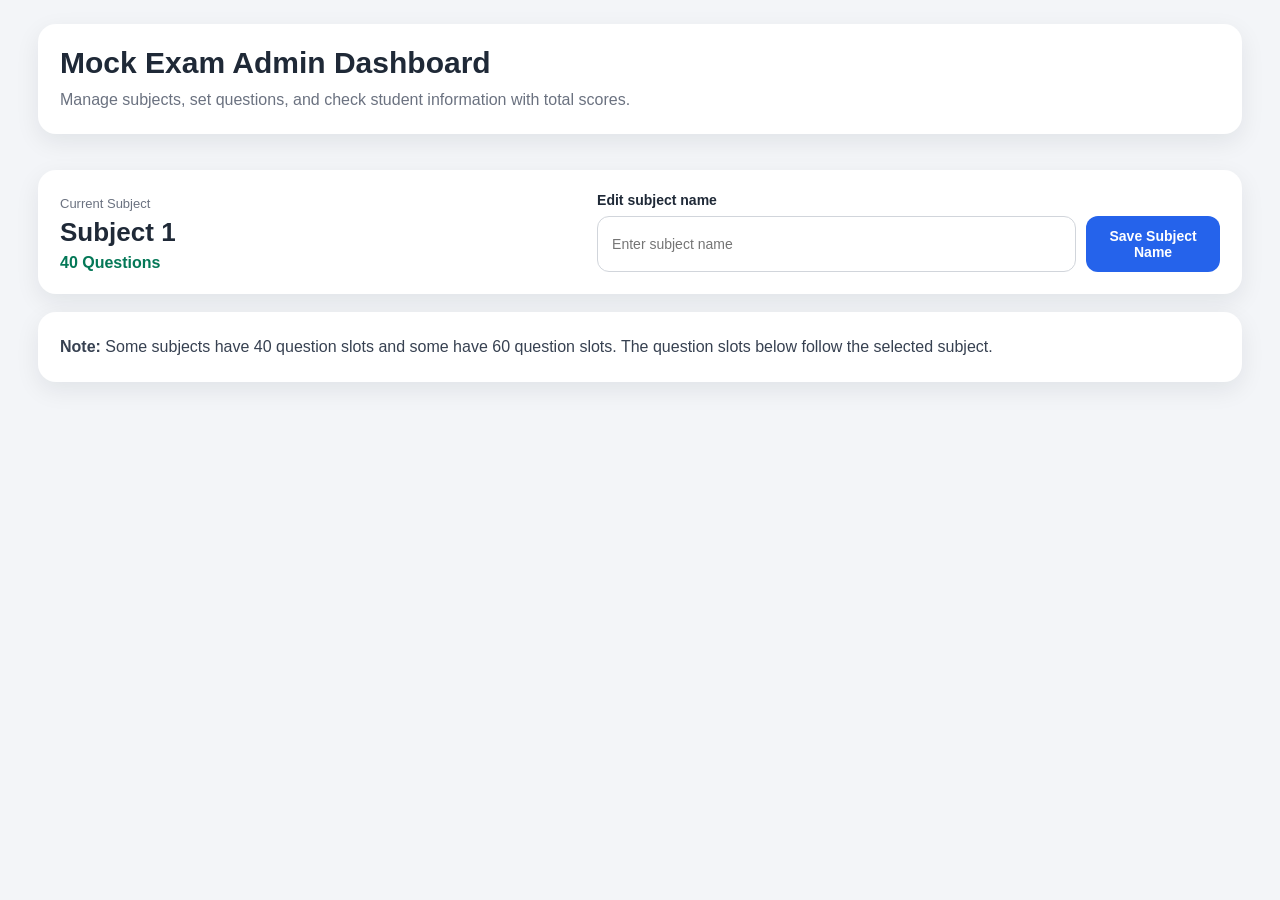
==== templates/admin.html @ 34708225 "first mock project" ====
<!doctype html>
<html lang="en">
  <head>
    <meta charset="UTF-8" />
    <meta name="viewport" content="width=device-width, initial-scale=1.0" />
    <title>Admin Dashboard</title>
    <link rel="stylesheet" href="/static/style.css" />
  </head>
  <body class="admin-body">
    <div class="admin-page">
      <div class="admin-header-card">
        <h1>Mock Exam Admin Dashboard</h1>
        <p>
          Manage subjects, set questions, and check student information with
          total scores.
        </p>
      </div>

      <div class="subject-tabs-row" id="subjectTabs"></div>

      <div id="subjectManagementSection">
        <div class="subject-editor-card">
          <div class="subject-editor-left">
            <span class="subject-label">Current Subject</span>
            <h2 id="currentSubjectTitle">Subject 1</h2>
            <p id="currentSubjectQuestionInfo" class="subject-question-info">
              40 Questions
            </p>
          </div>

          <div class="subject-editor-right">
            <label for="subjectNameInput">Edit subject name</label>
            <div class="subject-name-edit-wrap">
              <input
                type="text"
                id="subjectNameInput"
                placeholder="Enter subject name"
              />
              <button class="primary-btn" onclick="saveSubjectName()">
                Save Subject Name
              </button>
            </div>
          </div>
        </div>

        <div class="admin-instruction-card">
          <strong>Note:</strong> Some subjects have 40 question slots and some
          have 60 question slots. The question slots below follow the selected
          subject.
        </div>

        <div id="questionsContainer" class="questions-grid"></div>
      </div>

      <div id="studentInfoSection" class="student-results-card hidden">
        <div class="student-results-top">
          <h2>Student Information</h2>
          <button class="secondary-btn" onclick="loadStudentReport()">
            Refresh Student Info
          </button>
        </div>

        <div class="table-wrap">
          <table class="results-table">
            <thead id="studentReportHead"></thead>
            <tbody id="studentReportBody"></tbody>
          </table>
        </div>
      </div>
    </div>

    <script>
      let currentSubjectId = 1;
      let subjects = [];
      let currentView = "subject";

      async function loadSubjects() {
        const res = await fetch("/get_subjects");
        subjects = await res.json();
        renderTabs();
        setCurrentSubject(1);
      }

      function renderTabs() {
        const tabs = document.getElementById("subjectTabs");
        tabs.innerHTML = "";

        subjects.forEach((subject) => {
          const activeClass =
            currentView === "subject" && subject.id === currentSubjectId
              ? "active-subject-tab"
              : "";

          tabs.innerHTML += `
                    <button
                        class="subject-tab ${activeClass}"
                        onclick="setCurrentSubject(${subject.id})"
                    >
                        ${subject.name} (${subject.total_questions})
                    </button>
                `;
        });

        const infoActiveClass =
          currentView === "info" ? "active-subject-tab" : "";

        tabs.innerHTML += `
                <button
                    class="subject-tab ${infoActiveClass}"
                    onclick="showStudentInfo()"
                >
                    Student Info
                </button>
            `;
      }

      function setCurrentSubject(subjectId) {
        currentView = "subject";
        currentSubjectId = subjectId;

        document
          .getElementById("subjectManagementSection")
          .classList.remove("hidden");
        document.getElementById("studentInfoSection").classList.add("hidden");

        const subject = subjects.find((s) => s.id === subjectId);

        document.getElementById("currentSubjectTitle").innerText = subject
          ? subject.name
          : `Subject ${subjectId}`;
        document.getElementById("currentSubjectQuestionInfo").innerText =
          subject ? `${subject.total_questions} Questions` : "";
        document.getElementById("subjectNameInput").value = subject
          ? subject.name
          : "";

        renderTabs();
        renderQuestionSlots();
        loadSavedQuestions();
      }

      function showStudentInfo() {
        currentView = "info";
        renderTabs();
        document
          .getElementById("subjectManagementSection")
          .classList.add("hidden");
        document
          .getElementById("studentInfoSection")
          .classList.remove("hidden");
        loadStudentReport();
      }

      async function saveSubjectName() {
        const name = document.getElementById("subjectNameInput").value.trim();

        if (!name) {
          alert("Please enter a subject name.");
          return;
        }

        const res = await fetch("/update_subject_name", {
          method: "POST",
          headers: { "Content-Type": "application/json" },
          body: JSON.stringify({
            subject_id: currentSubjectId,
            name: name,
          }),
        });

        const data = await res.json();
        alert(data.message);
        await loadSubjects();
        setCurrentSubject(currentSubjectId);
      }

      function renderQuestionSlots() {
        const container = document.getElementById("questionsContainer");
        container.innerHTML = "";

        const subject = subjects.find((s) => s.id === currentSubjectId);
        const totalQuestions = subject ? subject.total_questions : 40;

        for (let i = 1; i <= totalQuestions; i++) {
          container.innerHTML += `
                    <div class="question-admin-card">
                        <div class="question-admin-top">
                            <h3>Question ${i}</h3>
                            <span class="slot-badge">Slot ${i}</span>
                        </div>

                        <div class="form-group">
                            <label for="question_${i}">Question</label>
                            <textarea id="question_${i}" rows="3" placeholder="Type your question here"></textarea>
                        </div>

                        <div class="options-grid">
                            <div class="form-group">
                                <label for="a_${i}">Option A</label>
                                <input type="text" id="a_${i}" placeholder="Enter option A">
                            </div>

                            <div class="form-group">
                                <label for="b_${i}">Option B</label>
                                <input type="text" id="b_${i}" placeholder="Enter option B">
                            </div>

                            <div class="form-group">
                                <label for="c_${i}">Option C</label>
                                <input type="text" id="c_${i}" placeholder="Enter option C">
                            </div>

                            <div class="form-group">
                                <label for="d_${i}">Option D</label>
                                <input type="text" id="d_${i}" placeholder="Enter option D">
                            </div>
                        </div>

                        <div class="question-admin-bottom">
                            <div class="form-group answer-group">
                                <label for="answer_${i}">Correct Answer</label>
                                <select id="answer_${i}">
                                    <option value="">Select</option>
                                    <option value="A">A</option>
                                    <option value="B">B</option>
                                    <option value="C">C</option>
                                    <option value="D">D</option>
                                </select>
                            </div>

                            <div class="question-actions">
                                <button class="primary-btn" onclick="saveQuestion(${i})">Save</button>
                                <button class="danger-btn" onclick="clearQuestion(${i})">Clear</button>
                            </div>
                        </div>
                    </div>
                `;
        }
      }

      async function loadSavedQuestions() {
        const res = await fetch(
          `/get_questions_by_subject/${currentSubjectId}`,
        );
        const questions = await res.json();

        questions.forEach((q) => {
          if (document.getElementById(`question_${q.slot_number}`)) {
            document.getElementById(`question_${q.slot_number}`).value =
              q.question;
            document.getElementById(`a_${q.slot_number}`).value = q.option_a;
            document.getElementById(`b_${q.slot_number}`).value = q.option_b;
            document.getElementById(`c_${q.slot_number}`).value = q.option_c;
            document.getElementById(`d_${q.slot_number}`).value = q.option_d;
            document.getElementById(`answer_${q.slot_number}`).value = q.answer;
          }
        });
      }

      async function saveQuestion(slotNumber) {
        const payload = {
          subject_id: currentSubjectId,
          slot_number: slotNumber,
          question: document
            .getElementById(`question_${slotNumber}`)
            .value.trim(),
          option_a: document.getElementById(`a_${slotNumber}`).value.trim(),
          option_b: document.getElementById(`b_${slotNumber}`).value.trim(),
          option_c: document.getElementById(`c_${slotNumber}`).value.trim(),
          option_d: document.getElementById(`d_${slotNumber}`).value.trim(),
          answer: document.getElementById(`answer_${slotNumber}`).value,
        };

        const res = await fetch("/save_question", {
          method: "POST",
          headers: { "Content-Type": "application/json" },
          body: JSON.stringify(payload),
        });

        const data = await res.json();
        alert(data.message);
      }

      async function clearQuestion(slotNumber) {
        const res = await fetch("/clear_question", {
          method: "POST",
          headers: { "Content-Type": "application/json" },
          body: JSON.stringify({
            subject_id: currentSubjectId,
            slot_number: slotNumber,
          }),
        });

        const data = await res.json();

        if (document.getElementById(`question_${slotNumber}`)) {
          document.getElementById(`question_${slotNumber}`).value = "";
          document.getElementById(`a_${slotNumber}`).value = "";
          document.getElementById(`b_${slotNumber}`).value = "";
          document.getElementById(`c_${slotNumber}`).value = "";
          document.getElementById(`d_${slotNumber}`).value = "";
          document.getElementById(`answer_${slotNumber}`).value = "";
        }

        alert(data.message);
      }

      async function loadStudentReport() {
        const res = await fetch("/get_student_report");
        const data = await res.json();

        const head = document.getElementById("studentReportHead");
        const body = document.getElementById("studentReportBody");

        head.innerHTML = "";
        body.innerHTML = "";

        let headerHtml = `
                <tr>
                    <th>Student Name</th>
            `;

        data.subjects.forEach((subject) => {
          headerHtml += `<th>${subject.name}</th>`;
        });

        headerHtml += `
                    <th>Grand Total</th>
                </tr>
            `;

        head.innerHTML = headerHtml;

        if (data.students.length === 0) {
          body.innerHTML = `
                    <tr>
                        <td colspan="${data.subjects.length + 2}" class="empty-state-cell">
                            No student information yet.
                        </td>
                    </tr>
                `;
          return;
        }

        data.students.forEach((student) => {
          let rowHtml = `<tr><td>${student.student_name}</td>`;

          data.subjects.forEach((subject) => {
            const item = student.subjects[String(subject.id)];
            rowHtml += `<td>${item.score} / ${item.total}</td>`;
          });

          rowHtml += `<td>${student.grand_score} / ${student.grand_total}</td></tr>`;
          body.innerHTML += rowHtml;
        });
      }

      loadSubjects();
    </script>
  </body>
</html>
---- static/style.css ----
* {
  box-sizing: border-box;
}

body {
  margin: 0;
  font-family: Arial, sans-serif;
  background: #f3f5f8;
  color: #1f2937;
}

.hidden {
  display: none !important;
}

.admin-body,
.student-body {
  min-height: 100vh;
}

.admin-page,
.student-page {
  max-width: 1240px;
  margin: 0 auto;
  padding: 24px 18px 100px;
}

.admin-header-card,
.student-header-card,
.subject-editor-card,
.admin-instruction-card,
.subject-select-card,
.question-view-card,
.student-results-card {
  background: #ffffff;
  border-radius: 18px;
  padding: 22px;
  box-shadow: 0 8px 24px rgba(15, 23, 42, 0.08);
  margin-bottom: 18px;
}

.admin-header-card h1,
.student-header-card h1 {
  margin: 0 0 8px;
  font-size: 30px;
}

.admin-header-card p,
.student-header-card p {
  margin: 0;
  color: #6b7280;
  line-height: 1.5;
}

.subject-tabs-row {
  display: flex;
  flex-wrap: wrap;
  gap: 10px;
  margin-bottom: 18px;
}

.subject-tab {
  border: none;
  background: #e5e7eb;
  color: #111827;
  padding: 12px 18px;
  border-radius: 999px;
  cursor: pointer;
  font-weight: 700;
  transition: 0.2s ease;
}

.subject-tab:hover {
  background: #d1d5db;
}

.active-subject-tab {
  background: #2563eb;
  color: #ffffff;
}

.subject-editor-card {
  display: grid;
  grid-template-columns: 1fr 1.2fr;
  gap: 18px;
  align-items: end;
}

.subject-label {
  display: block;
  font-size: 13px;
  color: #6b7280;
  margin-bottom: 6px;
}

.subject-editor-left h2 {
  margin: 0 0 6px;
  font-size: 26px;
}

.subject-question-info {
  margin: 0;
  color: #047857;
  font-weight: 700;
}

.subject-editor-right label,
.subject-select-card label,
.form-group label {
  display: block;
  margin-bottom: 8px;
  font-size: 14px;
  font-weight: 700;
}

.subject-name-edit-wrap {
  display: flex;
  gap: 10px;
}

.subject-name-edit-wrap input,
.subject-select-card select,
.subject-select-card input,
.form-group input,
.form-group textarea,
.form-group select {
  width: 100%;
  border: 1px solid #d1d5db;
  border-radius: 12px;
  padding: 12px 14px;
  font-size: 14px;
  outline: none;
  background: #fff;
}

.subject-name-edit-wrap input:focus,
.subject-select-card select:focus,
.subject-select-card input:focus,
.form-group input:focus,
.form-group textarea:focus,
.form-group select:focus {
  border-color: #2563eb;
}

.admin-instruction-card {
  color: #374151;
  line-height: 1.6;
}

.questions-grid {
  display: grid;
  grid-template-columns: 1fr;
  gap: 18px;
}

.question-admin-card {
  background: #ffffff;
  border-radius: 16px;
  padding: 20px;
  box-shadow: 0 8px 24px rgba(15, 23, 42, 0.08);
}

.question-admin-top {
  display: flex;
  justify-content: space-between;
  align-items: center;
  margin-bottom: 18px;
}

.question-admin-top h3 {
  margin: 0;
}

.slot-badge {
  background: #eff6ff;
  color: #1d4ed8;
  padding: 8px 12px;
  border-radius: 999px;
  font-size: 13px;
  font-weight: 700;
}

.options-grid {
  display: grid;
  grid-template-columns: 1fr 1fr;
  gap: 14px;
}

.question-admin-bottom {
  display: flex;
  justify-content: space-between;
  gap: 18px;
  align-items: end;
  margin-top: 18px;
  flex-wrap: wrap;
}

.answer-group {
  min-width: 180px;
}

.question-actions {
  display: flex;
  gap: 10px;
}

.primary-btn,
.secondary-btn,
.danger-btn {
  border: none;
  border-radius: 12px;
  padding: 12px 18px;
  font-size: 14px;
  font-weight: 700;
  cursor: pointer;
}

.primary-btn {
  background: #2563eb;
  color: #ffffff;
}

.primary-btn:hover {
  background: #1d4ed8;
}

.secondary-btn {
  background: #e5e7eb;
  color: #111827;
}

.secondary-btn:hover {
  background: #d1d5db;
}

.danger-btn {
  background: #dc2626;
  color: #ffffff;
}

.danger-btn:hover {
  background: #b91c1c;
}

/* STUDENT PAGE */
.student-header-card {
  display: flex;
  justify-content: space-between;
  gap: 16px;
  align-items: center;
}

.timer-box {
  min-width: 160px;
  text-align: center;
  background: #eff6ff;
  border-radius: 14px;
  padding: 12px 16px;
}

.timer-box span {
  display: block;
  color: #6b7280;
  font-size: 13px;
  margin-bottom: 4px;
}

.timer-box h2 {
  margin: 0;
  color: #dc2626;
  font-size: 30px;
}

.subject-select-card {
  display: flex;
  flex-direction: column;
  gap: 18px;
}

.student-name-save-row {
  display: flex;
  gap: 12px;
  align-items: end;
  flex-wrap: wrap;
}

.subject-row {
  display: flex;
  gap: 12px;
  align-items: end;
  flex-wrap: wrap;
}

.student-input-group {
  min-width: 260px;
  flex: 1;
}

.name-save-btn {
  min-width: 140px;
}

.saved-student-banner {
  background: #ecfdf5;
  color: #047857;
  padding: 14px 16px;
  border-radius: 12px;
  font-weight: 700;
  border: 1px solid #a7f3d0;
}

.exam-area {
  margin-top: 20px;
}

.question-view-top {
  display: flex;
  justify-content: space-between;
  gap: 10px;
  align-items: center;
  margin-bottom: 18px;
  flex-wrap: wrap;
}

.question-count {
  font-weight: 700;
  color: #2563eb;
}

.subject-name-pill {
  background: #ecfdf5;
  color: #047857;
  padding: 8px 12px;
  border-radius: 999px;
  font-size: 13px;
  font-weight: 700;
}

.question-view-card h3 {
  margin-top: 0;
  margin-bottom: 18px;
  line-height: 1.6;
  font-size: 24px;
}

.options-list {
  display: grid;
  gap: 12px;
}

.option-item {
  border: 1px solid #d1d5db;
  border-radius: 14px;
  padding: 14px;
  display: flex;
  align-items: center;
  gap: 12px;
  background: #fff;
  cursor: pointer;
  transition: 0.2s ease;
}

.option-item:hover {
  border-color: #2563eb;
  background: #f8fbff;
}

.option-item input[type="radio"] {
  transform: scale(1.15);
}

.option-letter {
  width: 34px;
  height: 34px;
  border-radius: 999px;
  background: #eff6ff;
  color: #1d4ed8;
  display: flex;
  align-items: center;
  justify-content: center;
  font-weight: 700;
  flex-shrink: 0;
}

.question-navigation {
  display: flex;
  justify-content: space-between;
  margin-top: 16px;
}

.submit-fixed-btn {
  position: fixed;
  right: 24px;
  bottom: 24px;
  background: #059669;
  color: white;
  border: none;
  border-radius: 999px;
  padding: 16px 24px;
  font-size: 15px;
  font-weight: 700;
  box-shadow: 0 12px 24px rgba(5, 150, 105, 0.28);
  cursor: pointer;
  z-index: 999;
}

.submit-fixed-btn:hover {
  background: #047857;
}

/* STUDENT INFO TABLE */
.student-results-top {
  display: flex;
  justify-content: space-between;
  align-items: center;
  gap: 12px;
  margin-bottom: 16px;
  flex-wrap: wrap;
}

.student-results-top h2 {
  margin: 0;
}

.table-wrap {
  overflow-x: auto;
}

.results-table {
  width: 100%;
  border-collapse: collapse;
  min-width: 900px;
}

.results-table th,
.results-table td {
  border-bottom: 1px solid #e5e7eb;
  padding: 14px 12px;
  text-align: left;
  vertical-align: top;
}

.results-table th {
  background: #f9fafb;
  font-size: 14px;
  white-space: nowrap;
}

.results-table td {
  font-size: 14px;
}

.empty-state-cell {
  text-align: center;
  color: #6b7280;
  padding: 22px !important;
}

.result-card-center {
  max-width: 700px;
  margin: 40px auto;
}

.result-line {
  font-size: 18px;
  margin-top: 12px;
}

.result-score {
  margin-top: 16px;
  color: #111827;
}

@media (max-width: 900px) {
  .subject-editor-card,
  .student-header-card {
    display: grid;
    grid-template-columns: 1fr;
  }

  .options-grid {
    grid-template-columns: 1fr;
  }

  .subject-name-edit-wrap,
  .question-admin-bottom,
  .student-name-save-row,
  .subject-row {
    flex-direction: column;
    align-items: stretch;
  }

  .question-actions,
  .question-navigation {
    width: 100%;
  }

  .question-navigation button {
    width: 48%;
  }
}

@media (max-width: 768px) {
  .submit-fixed-btn {
    right: 16px;
    bottom: 16px;
    padding: 14px 20px;
  }
}
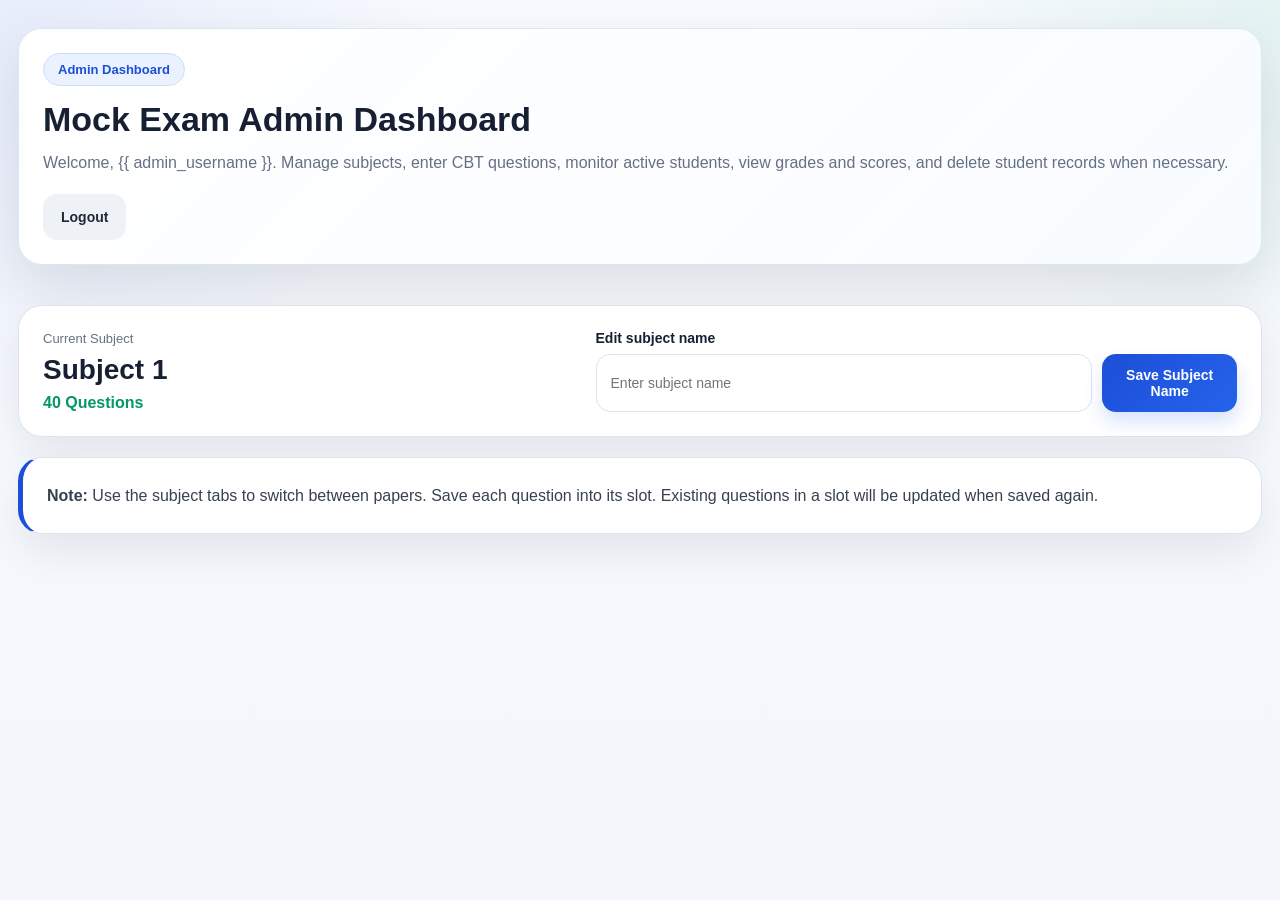
==== commit 271fb1ca: "professional admin" ====
--- a/templates/admin.html
+++ b/templates/admin.html
@@ -8,12 +8,22 @@
   </head>
   <body class="admin-body">
     <div class="admin-page">
-      <div class="admin-header-card">
-        <h1>Mock Exam Admin Dashboard</h1>
-        <p>
-          Manage subjects, set questions, and check student information with
-          total scores.
-        </p>
+      <div class="admin-header-card admin-header-pro">
+        <div class="admin-header-top-row">
+          <div>
+            <div class="brand-badge">Admin Dashboard</div>
+            <h1>Mock Exam Admin Dashboard</h1>
+            <p>
+              Welcome, {{ admin_username }}. Manage subjects, enter CBT
+              questions, monitor active students, view grades and scores, and
+              delete student records when necessary.
+            </p>
+          </div>
+
+          <div class="admin-header-actions">
+            <a href="/logout" class="secondary-btn admin-logout-link">Logout</a>
+          </div>
+        </div>
       </div>
 
       <div class="subject-tabs-row" id="subjectTabs"></div>
@@ -44,9 +54,9 @@
         </div>
 
         <div class="admin-instruction-card">
-          <strong>Note:</strong> Some subjects have 40 question slots and some
-          have 60 question slots. The question slots below follow the selected
-          subject.
+          <strong>Note:</strong> Use the subject tabs to switch between papers.
+          Save each question into its slot. Existing questions in a slot will be
+          updated when saved again.
         </div>
 
         <div id="questionsContainer" class="questions-grid"></div>
@@ -54,10 +64,26 @@
 
       <div id="studentInfoSection" class="student-results-card hidden">
         <div class="student-results-top">
-          <h2>Student Information</h2>
+          <div>
+            <h2>Student Information</h2>
+            <p class="table-note">
+              View latest scores, grades, attempts, active students, and delete
+              any student record if required.
+            </p>
+          </div>
           <button class="secondary-btn" onclick="loadStudentReport()">
             Refresh Student Info
           </button>
+        </div>
+
+        <div class="active-students-card">
+          <div class="active-students-top">
+            <h3>Active Students</h3>
+            <button class="secondary-btn" onclick="loadActiveStudents()">
+              Refresh Active Students
+            </button>
+          </div>
+          <div id="activeStudentsList" class="active-students-list"></div>
         </div>
 
         <div class="table-wrap">
@@ -66,6 +92,25 @@
             <tbody id="studentReportBody"></tbody>
           </table>
         </div>
+
+        <div class="attempt-history-wrap">
+          <h3 class="attempt-history-title">Attempt History</h3>
+          <div class="table-wrap">
+            <table class="results-table">
+              <thead>
+                <tr>
+                  <th>Student Name</th>
+                  <th>Subject</th>
+                  <th>Attempt</th>
+                  <th>Score</th>
+                  <th>Grade</th>
+                  <th>Date</th>
+                </tr>
+              </thead>
+              <tbody id="attemptHistoryBody"></tbody>
+            </table>
+          </div>
+        </div>
       </div>
     </div>
 
@@ -73,12 +118,35 @@
       let currentSubjectId = 1;
       let subjects = [];
       let currentView = "subject";
+      let autoRefreshInterval = null;
+
+      async function fetchJSON(url, options = {}) {
+        const response = await fetch(url, options);
+        let data = null;
+
+        try {
+          data = await response.json();
+        } catch (error) {
+          data = null;
+        }
+
+        return {
+          ok: response.ok,
+          status: response.status,
+          data,
+        };
+      }
 
       async function loadSubjects() {
-        const res = await fetch("/get_subjects");
-        subjects = await res.json();
+        const res = await fetchJSON("/get_subjects");
+        if (!res.ok) {
+          alert("Unable to load subjects.");
+          return;
+        }
+
+        subjects = Array.isArray(res.data) ? res.data : [];
         renderTabs();
-        setCurrentSubject(1);
+        setCurrentSubject(currentSubjectId);
       }
 
       function renderTabs() {
@@ -92,29 +160,31 @@
               : "";
 
           tabs.innerHTML += `
-                    <button
-                        class="subject-tab ${activeClass}"
-                        onclick="setCurrentSubject(${subject.id})"
-                    >
-                        ${subject.name} (${subject.total_questions})
-                    </button>
-                `;
+            <button
+              class="subject-tab ${activeClass}"
+              onclick="setCurrentSubject(${subject.id})"
+            >
+              ${subject.name} (${subject.total_questions})
+            </button>
+          `;
         });
 
         const infoActiveClass =
           currentView === "info" ? "active-subject-tab" : "";
 
         tabs.innerHTML += `
-                <button
-                    class="subject-tab ${infoActiveClass}"
-                    onclick="showStudentInfo()"
-                >
-                    Student Info
-                </button>
-            `;
+          <button
+            class="subject-tab ${infoActiveClass}"
+            onclick="showStudentInfo()"
+          >
+            Student Info
+          </button>
+        `;
       }
 
       function setCurrentSubject(subjectId) {
+        stopAutoRefresh();
+
         currentView = "subject";
         currentSubjectId = subjectId;
 
@@ -148,7 +218,27 @@
         document
           .getElementById("studentInfoSection")
           .classList.remove("hidden");
+
         loadStudentReport();
+        loadActiveStudents();
+        startAutoRefresh();
+      }
+
+      function startAutoRefresh() {
+        stopAutoRefresh();
+        autoRefreshInterval = setInterval(() => {
+          if (currentView === "info") {
+            loadStudentReport(false);
+            loadActiveStudents(false);
+          }
+        }, 5000);
+      }
+
+      function stopAutoRefresh() {
+        if (autoRefreshInterval) {
+          clearInterval(autoRefreshInterval);
+          autoRefreshInterval = null;
+        }
       }
 
       async function saveSubjectName() {
@@ -159,7 +249,7 @@
           return;
         }
 
-        const res = await fetch("/update_subject_name", {
+        const res = await fetchJSON("/update_subject_name", {
           method: "POST",
           headers: { "Content-Type": "application/json" },
           body: JSON.stringify({
@@ -168,10 +258,15 @@
           }),
         });
 
-        const data = await res.json();
-        alert(data.message);
+        if (!res.ok) {
+          alert(
+            (res.data && res.data.message) || "Unable to save subject name.",
+          );
+          return;
+        }
+
+        alert(res.data.message);
         await loadSubjects();
-        setCurrentSubject(currentSubjectId);
       }
 
       function renderQuestionSlots() {
@@ -183,66 +278,68 @@
 
         for (let i = 1; i <= totalQuestions; i++) {
           container.innerHTML += `
-                    <div class="question-admin-card">
-                        <div class="question-admin-top">
-                            <h3>Question ${i}</h3>
-                            <span class="slot-badge">Slot ${i}</span>
-                        </div>
-
-                        <div class="form-group">
-                            <label for="question_${i}">Question</label>
-                            <textarea id="question_${i}" rows="3" placeholder="Type your question here"></textarea>
-                        </div>
-
-                        <div class="options-grid">
-                            <div class="form-group">
-                                <label for="a_${i}">Option A</label>
-                                <input type="text" id="a_${i}" placeholder="Enter option A">
-                            </div>
-
-                            <div class="form-group">
-                                <label for="b_${i}">Option B</label>
-                                <input type="text" id="b_${i}" placeholder="Enter option B">
-                            </div>
-
-                            <div class="form-group">
-                                <label for="c_${i}">Option C</label>
-                                <input type="text" id="c_${i}" placeholder="Enter option C">
-                            </div>
-
-                            <div class="form-group">
-                                <label for="d_${i}">Option D</label>
-                                <input type="text" id="d_${i}" placeholder="Enter option D">
-                            </div>
-                        </div>
-
-                        <div class="question-admin-bottom">
-                            <div class="form-group answer-group">
-                                <label for="answer_${i}">Correct Answer</label>
-                                <select id="answer_${i}">
-                                    <option value="">Select</option>
-                                    <option value="A">A</option>
-                                    <option value="B">B</option>
-                                    <option value="C">C</option>
-                                    <option value="D">D</option>
-                                </select>
-                            </div>
-
-                            <div class="question-actions">
-                                <button class="primary-btn" onclick="saveQuestion(${i})">Save</button>
-                                <button class="danger-btn" onclick="clearQuestion(${i})">Clear</button>
-                            </div>
-                        </div>
-                    </div>
-                `;
+            <div class="question-admin-card">
+              <div class="question-admin-top">
+                <h3>Question ${i}</h3>
+                <span class="slot-badge">Slot ${i}</span>
+              </div>
+
+              <div class="form-group">
+                <label for="question_${i}">Question</label>
+                <textarea id="question_${i}" rows="3" placeholder="Type your question here"></textarea>
+              </div>
+
+              <div class="options-grid">
+                <div class="form-group">
+                  <label for="a_${i}">Option A</label>
+                  <input type="text" id="a_${i}" placeholder="Enter option A" />
+                </div>
+
+                <div class="form-group">
+                  <label for="b_${i}">Option B</label>
+                  <input type="text" id="b_${i}" placeholder="Enter option B" />
+                </div>
+
+                <div class="form-group">
+                  <label for="c_${i}">Option C</label>
+                  <input type="text" id="c_${i}" placeholder="Enter option C" />
+                </div>
+
+                <div class="form-group">
+                  <label for="d_${i}">Option D</label>
+                  <input type="text" id="d_${i}" placeholder="Enter option D" />
+                </div>
+              </div>
+
+              <div class="question-admin-bottom">
+                <div class="form-group answer-group">
+                  <label for="answer_${i}">Correct Answer</label>
+                  <select id="answer_${i}">
+                    <option value="">Select</option>
+                    <option value="A">A</option>
+                    <option value="B">B</option>
+                    <option value="C">C</option>
+                    <option value="D">D</option>
+                  </select>
+                </div>
+
+                <div class="question-actions">
+                  <button class="primary-btn" onclick="saveQuestion(${i})">Save</button>
+                  <button class="danger-btn" onclick="clearQuestion(${i})">Clear</button>
+                </div>
+              </div>
+            </div>
+          `;
         }
       }
 
       async function loadSavedQuestions() {
-        const res = await fetch(
+        const res = await fetchJSON(
           `/get_questions_by_subject/${currentSubjectId}`,
         );
-        const questions = await res.json();
+        if (!res.ok) return;
+
+        const questions = Array.isArray(res.data) ? res.data : [];
 
         questions.forEach((q) => {
           if (document.getElementById(`question_${q.slot_number}`)) {
@@ -271,18 +368,17 @@
           answer: document.getElementById(`answer_${slotNumber}`).value,
         };
 
-        const res = await fetch("/save_question", {
+        const res = await fetchJSON("/save_question", {
           method: "POST",
           headers: { "Content-Type": "application/json" },
           body: JSON.stringify(payload),
         });
 
-        const data = await res.json();
-        alert(data.message);
+        alert((res.data && res.data.message) || "Done.");
       }
 
       async function clearQuestion(slotNumber) {
-        const res = await fetch("/clear_question", {
+        const res = await fetchJSON("/clear_question", {
           method: "POST",
           headers: { "Content-Type": "application/json" },
           body: JSON.stringify({
@@ -290,8 +386,6 @@
             slot_number: slotNumber,
           }),
         });
-
-        const data = await res.json();
 
         if (document.getElementById(`question_${slotNumber}`)) {
           document.getElementById(`question_${slotNumber}`).value = "";
@@ -302,57 +396,155 @@
           document.getElementById(`answer_${slotNumber}`).value = "";
         }
 
-        alert(data.message);
-      }
-
-      async function loadStudentReport() {
-        const res = await fetch("/get_student_report");
-        const data = await res.json();
-
+        alert((res.data && res.data.message) || "Cleared.");
+      }
+
+      async function loadActiveStudents(showAlertOnError = true) {
+        const res = await fetchJSON("/get_active_students");
+        const list = document.getElementById("activeStudentsList");
+        list.innerHTML = "";
+
+        if (!res.ok) {
+          if (showAlertOnError) {
+            alert(
+              (res.data && res.data.message) ||
+                "Unable to load active students.",
+            );
+          }
+          list.innerHTML = `<div class="mini-empty-state">Unable to load active students.</div>`;
+          return;
+        }
+
+        const data = Array.isArray(res.data) ? res.data : [];
+
+        if (!data.length) {
+          list.innerHTML = `<div class="mini-empty-state">No active students right now.</div>`;
+          return;
+        }
+
+        data.forEach((student) => {
+          list.innerHTML += `
+            <div class="active-student-item">
+              <div class="active-student-name">${student.name}</div>
+              <div class="active-student-time">Started: ${student.started_at}</div>
+              <div class="active-student-time">Status: ${student.status || "Active"}</div>
+              <div class="active-student-time">Attempts: ${student.total_attempts || 0}</div>
+            </div>
+          `;
+        });
+      }
+
+      async function loadStudentReport(showAlertOnError = true) {
+        const res = await fetchJSON("/get_student_report");
+        if (!res.ok) {
+          if (showAlertOnError) {
+            alert(
+              (res.data && res.data.message) ||
+                "Unable to load student report.",
+            );
+          }
+          return;
+        }
+
+        const data = res.data || {};
         const head = document.getElementById("studentReportHead");
         const body = document.getElementById("studentReportBody");
+        const attemptBody = document.getElementById("attemptHistoryBody");
 
         head.innerHTML = "";
         body.innerHTML = "";
-
-        let headerHtml = `
-                <tr>
-                    <th>Student Name</th>
+        attemptBody.innerHTML = "";
+
+        let headerHtml = `<tr><th>Student Name</th>`;
+
+        (data.subjects || []).forEach((subject) => {
+          headerHtml += `<th>${subject.name}</th>`;
+        });
+
+        headerHtml += `<th>Grand Total</th><th>Grand Grade</th><th>Attempt Records</th><th>Action</th></tr>`;
+        head.innerHTML = headerHtml;
+
+        if (!data.students || data.students.length === 0) {
+          body.innerHTML = `
+            <tr>
+              <td colspan="${(data.subjects || []).length + 5}" class="empty-state-cell">
+                No student information yet.
+              </td>
+            </tr>
+          `;
+        } else {
+          data.students.forEach((student) => {
+            let rowHtml = `<tr><td>${student.student_name}</td>`;
+
+            (data.subjects || []).forEach((subject) => {
+              const item = student.subjects[String(subject.id)];
+              rowHtml += `
+                <td>
+                  ${item.score} / ${item.total}
+                  <div class="mini-meta">
+                    Grade: ${item.grade}<br>
+                    Latest Attempt: ${item.latest_attempt || 0}<br>
+                    Total Attempts: ${item.attempt_count || 0}
+                  </div>
+                </td>
+              `;
+            });
+
+            rowHtml += `
+              <td>${student.grand_score} / ${student.grand_total}</td>
+              <td>${student.grand_grade}</td>
+              <td>${student.total_attempt_records}</td>
+              <td>
+                <button class="danger-btn table-delete-btn" onclick="deleteStudent('${student.student_name.replace(/'/g, "\\'")}')">
+                  Delete
+                </button>
+              </td>
+            </tr>
             `;
 
-        data.subjects.forEach((subject) => {
-          headerHtml += `<th>${subject.name}</th>`;
-        });
-
-        headerHtml += `
-                    <th>Grand Total</th>
-                </tr>
+            body.innerHTML += rowHtml;
+          });
+        }
+
+        if (!data.attempts || data.attempts.length === 0) {
+          attemptBody.innerHTML = `
+            <tr>
+              <td colspan="6" class="empty-state-cell">No attempt history yet.</td>
+            </tr>
+          `;
+        } else {
+          data.attempts.forEach((item) => {
+            attemptBody.innerHTML += `
+              <tr>
+                <td>${item.student_name}</td>
+                <td>${item.subject_name}</td>
+                <td>${item.attempt_number}</td>
+                <td>${item.score} / ${item.total}</td>
+                <td>${item.grade}</td>
+                <td>${item.created_at}</td>
+              </tr>
             `;
-
-        head.innerHTML = headerHtml;
-
-        if (data.students.length === 0) {
-          body.innerHTML = `
-                    <tr>
-                        <td colspan="${data.subjects.length + 2}" class="empty-state-cell">
-                            No student information yet.
-                        </td>
-                    </tr>
-                `;
-          return;
-        }
-
-        data.students.forEach((student) => {
-          let rowHtml = `<tr><td>${student.student_name}</td>`;
-
-          data.subjects.forEach((subject) => {
-            const item = student.subjects[String(subject.id)];
-            rowHtml += `<td>${item.score} / ${item.total}</td>`;
           });
-
-          rowHtml += `<td>${student.grand_score} / ${student.grand_total}</td></tr>`;
-          body.innerHTML += rowHtml;
-        });
+        }
+      }
+
+      async function deleteStudent(studentName) {
+        const confirmed = confirm(
+          `Are you sure you want to delete ${studentName} and all their results?`,
+        );
+        if (!confirmed) return;
+
+        const res = await fetchJSON("/delete_student", {
+          method: "POST",
+          headers: { "Content-Type": "application/json" },
+          body: JSON.stringify({
+            student_name: studentName,
+          }),
+        });
+
+        alert((res.data && res.data.message) || "Done.");
+        loadStudentReport(false);
+        loadActiveStudents(false);
       }
 
       loadSubjects();
--- a/static/style.css
+++ b/static/style.css
@@ -1,12 +1,52 @@
 * {
   box-sizing: border-box;
+}
+
+:root {
+  --bg: #f3f6fb;
+  --card: rgba(255, 255, 255, 0.97);
+  --card-strong: #ffffff;
+  --text: #172033;
+  --muted: #667085;
+  --line: #d9e2ef;
+  --line-strong: #c8d4e4;
+  --primary: #1d4ed8;
+  --primary-dark: #143caa;
+  --primary-soft: #edf4ff;
+  --success: #059669;
+  --success-soft: #ecfdf3;
+  --danger: #dc2626;
+  --danger-soft: #fef2f2;
+  --warning: #f59e0b;
+  --shadow-sm: 0 8px 18px rgba(15, 23, 42, 0.05);
+  --shadow: 0 18px 44px rgba(15, 23, 42, 0.08);
+  --shadow-lg: 0 22px 60px rgba(15, 23, 42, 0.12);
+  --radius-xl: 24px;
+  --radius-lg: 18px;
+  --radius-md: 14px;
+  --radius-sm: 12px;
+}
+
+html {
+  scroll-behavior: smooth;
 }
 
 body {
   margin: 0;
   font-family: Arial, sans-serif;
-  background: #f3f5f8;
-  color: #1f2937;
+  background:
+    radial-gradient(
+      circle at top left,
+      rgba(29, 78, 216, 0.08),
+      transparent 28%
+    ),
+    radial-gradient(
+      circle at top right,
+      rgba(5, 150, 105, 0.08),
+      transparent 24%
+    ),
+    linear-gradient(180deg, #f8fbff 0%, #f3f6fb 100%);
+  color: var(--text);
 }
 
 .hidden {
@@ -14,69 +54,300 @@
 }
 
 .admin-body,
-.student-body {
+.student-body,
+.login-body {
   min-height: 100vh;
 }
 
 .admin-page,
 .student-page {
-  max-width: 1240px;
+  max-width: 1360px;
   margin: 0 auto;
-  padding: 24px 18px 100px;
+  padding: 28px 18px 110px;
+}
+
+.brand-badge {
+  display: inline-flex;
+  align-items: center;
+  gap: 8px;
+  background: #eaf2ff;
+  color: var(--primary);
+  border: 1px solid #cddcfb;
+  border-radius: 999px;
+  padding: 8px 14px;
+  font-size: 13px;
+  font-weight: 700;
+  margin-bottom: 14px;
+}
+
+.card-section-title h2 {
+  margin: 0 0 8px;
+  font-size: 24px;
+}
+
+.card-section-title p {
+  margin: 0 0 18px;
+  color: var(--muted);
 }
 
 .admin-header-card,
 .student-header-card,
 .subject-editor-card,
 .admin-instruction-card,
-.subject-select-card,
+.subjects-panel-card,
 .question-view-card,
-.student-results-card {
-  background: #ffffff;
-  border-radius: 18px;
-  padding: 22px;
-  box-shadow: 0 8px 24px rgba(15, 23, 42, 0.08);
-  margin-bottom: 18px;
+.student-results-card,
+.name-save-card,
+.side-card,
+.active-students-card {
+  background: var(--card);
+  border-radius: var(--radius-xl);
+  padding: 24px;
+  box-shadow: var(--shadow);
+  border: 1px solid rgba(216, 224, 236, 0.85);
+  backdrop-filter: blur(10px);
+  margin-bottom: 20px;
+}
+
+.student-hero-card,
+.admin-header-pro {
+  background: linear-gradient(
+    135deg,
+    rgba(255, 255, 255, 0.98),
+    rgba(248, 251, 255, 0.96)
+  );
+  border: 1px solid #dbe6f4;
+  box-shadow: var(--shadow-lg);
 }
 
 .admin-header-card h1,
 .student-header-card h1 {
-  margin: 0 0 8px;
-  font-size: 30px;
+  margin: 0 0 10px;
+  font-size: 34px;
+  line-height: 1.15;
 }
 
 .admin-header-card p,
 .student-header-card p {
   margin: 0;
-  color: #6b7280;
-  line-height: 1.5;
+  color: var(--muted);
+  line-height: 1.7;
+}
+
+.helper-note {
+  margin: 12px 0 0;
+  color: var(--muted);
+  font-size: 14px;
+  line-height: 1.6;
+}
+
+.primary-btn,
+.secondary-btn,
+.danger-btn {
+  border: none;
+  border-radius: 14px;
+  padding: 13px 18px;
+  font-size: 14px;
+  font-weight: 700;
+  cursor: pointer;
+  transition: 0.22s ease;
+  text-decoration: none;
+  display: inline-flex;
+  align-items: center;
+  justify-content: center;
+  min-height: 46px;
+}
+
+.primary-btn {
+  background: linear-gradient(135deg, var(--primary), #2563eb);
+  color: #ffffff;
+  box-shadow: 0 10px 18px rgba(37, 99, 235, 0.18);
+}
+
+.primary-btn:hover {
+  transform: translateY(-1px);
+  background: linear-gradient(135deg, var(--primary-dark), var(--primary));
+}
+
+.secondary-btn {
+  background: #eef2f7;
+  color: #1f2937;
+}
+
+.secondary-btn:hover {
+  background: #e3e9f2;
+}
+
+.danger-btn {
+  background: linear-gradient(135deg, #ef4444, #dc2626);
+  color: #ffffff;
+}
+
+.danger-btn:hover {
+  transform: translateY(-1px);
+}
+
+.primary-btn:disabled,
+.secondary-btn:disabled,
+.danger-btn:disabled {
+  opacity: 0.65;
+  cursor: not-allowed;
+  transform: none;
+}
+
+/* LOGIN */
+.login-body {
+  display: flex;
+  align-items: center;
+  justify-content: center;
+  padding: 24px;
+}
+
+.login-page-wrap {
+  width: 100%;
+  max-width: 470px;
+}
+
+.login-card {
+  background: rgba(255, 255, 255, 0.98);
+  border-radius: 28px;
+  padding: 34px 28px;
+  box-shadow: var(--shadow-lg);
+  border: 1px solid #e6ebf3;
+}
+
+.login-brand-top {
+  text-align: center;
+  margin-bottom: 24px;
+}
+
+.login-brand-top .brand-badge {
+  margin-bottom: 16px;
+}
+
+.login-brand-top h1 {
+  margin: 0 0 10px;
+  font-size: 31px;
+}
+
+.login-brand-top p {
+  margin: 0;
+  color: var(--muted);
+  line-height: 1.65;
+  font-size: 14px;
+}
+
+.login-error-message {
+  background: var(--danger-soft);
+  color: #b91c1c;
+  border: 1px solid #fecaca;
+  border-radius: 14px;
+  padding: 13px 15px;
+  margin-bottom: 18px;
+  font-size: 14px;
+  font-weight: 700;
+}
+
+.login-form {
+  display: flex;
+  flex-direction: column;
+  gap: 16px;
+}
+
+.login-form-group {
+  display: flex;
+  flex-direction: column;
+  gap: 8px;
+}
+
+.login-form-group label {
+  font-size: 14px;
+  font-weight: 700;
+  color: #111827;
+}
+
+.login-form-group input {
+  width: 100%;
+  border: 1px solid var(--line);
+  border-radius: 16px;
+  padding: 14px 15px;
+  font-size: 15px;
+  outline: none;
+  background: #ffffff;
+  transition: 0.2s ease;
+}
+
+.login-form-group input:focus {
+  border-color: var(--primary);
+  box-shadow: 0 0 0 4px rgba(37, 99, 235, 0.08);
+}
+
+.login-submit-btn {
+  border: none;
+  border-radius: 16px;
+  background: linear-gradient(135deg, var(--primary), #2563eb);
+  color: #ffffff;
+  padding: 15px 16px;
+  font-size: 15px;
+  font-weight: 700;
+  cursor: pointer;
+  transition: 0.2s ease;
+  margin-top: 8px;
+  box-shadow: 0 12px 24px rgba(37, 99, 235, 0.18);
+}
+
+.login-submit-btn:hover {
+  transform: translateY(-1px);
+  background: linear-gradient(135deg, var(--primary-dark), var(--primary));
+}
+
+/* ADMIN */
+.admin-header-top-row {
+  display: flex;
+  justify-content: space-between;
+  gap: 18px;
+  align-items: center;
+  flex-wrap: wrap;
+}
+
+.admin-header-actions {
+  display: flex;
+  align-items: center;
+  gap: 10px;
+}
+
+.admin-logout-link {
+  text-decoration: none;
 }
 
 .subject-tabs-row {
   display: flex;
   flex-wrap: wrap;
   gap: 10px;
-  margin-bottom: 18px;
+  margin-bottom: 20px;
 }
 
 .subject-tab {
-  border: none;
-  background: #e5e7eb;
+  border: 1px solid #dbe4f0;
+  background: #ffffff;
   color: #111827;
   padding: 12px 18px;
   border-radius: 999px;
   cursor: pointer;
   font-weight: 700;
   transition: 0.2s ease;
+  box-shadow: 0 4px 10px rgba(15, 23, 42, 0.04);
 }
 
 .subject-tab:hover {
-  background: #d1d5db;
+  border-color: var(--primary);
+  color: var(--primary);
 }
 
 .active-subject-tab {
-  background: #2563eb;
+  background: linear-gradient(135deg, var(--primary), #2563eb);
   color: #ffffff;
+  border-color: transparent;
 }
 
 .subject-editor-card {
@@ -89,23 +360,23 @@
 .subject-label {
   display: block;
   font-size: 13px;
-  color: #6b7280;
-  margin-bottom: 6px;
+  color: var(--muted);
+  margin-bottom: 8px;
 }
 
 .subject-editor-left h2 {
-  margin: 0 0 6px;
-  font-size: 26px;
+  margin: 0 0 8px;
+  font-size: 28px;
 }
 
 .subject-question-info {
   margin: 0;
-  color: #047857;
+  color: var(--success);
   font-weight: 700;
 }
 
 .subject-editor-right label,
-.subject-select-card label,
+.student-input-group label,
 .form-group label {
   display: block;
   margin-bottom: 8px;
@@ -119,32 +390,38 @@
 }
 
 .subject-name-edit-wrap input,
-.subject-select-card select,
-.subject-select-card input,
 .form-group input,
 .form-group textarea,
-.form-group select {
+.form-group select,
+.student-input-group input {
   width: 100%;
-  border: 1px solid #d1d5db;
-  border-radius: 12px;
-  padding: 12px 14px;
+  border: 1px solid var(--line);
+  border-radius: 14px;
+  padding: 13px 14px;
   font-size: 14px;
   outline: none;
   background: #fff;
+  transition: 0.2s ease;
 }
 
 .subject-name-edit-wrap input:focus,
-.subject-select-card select:focus,
-.subject-select-card input:focus,
 .form-group input:focus,
 .form-group textarea:focus,
-.form-group select:focus {
-  border-color: #2563eb;
+.form-group select:focus,
+.student-input-group input:focus {
+  border-color: var(--primary);
+  box-shadow: 0 0 0 4px rgba(37, 99, 235, 0.08);
+}
+
+.form-group textarea {
+  resize: vertical;
+  min-height: 105px;
 }
 
 .admin-instruction-card {
   color: #374151;
-  line-height: 1.6;
+  line-height: 1.7;
+  border-left: 5px solid var(--primary);
 }
 
 .questions-grid {
@@ -155,9 +432,10 @@
 
 .question-admin-card {
   background: #ffffff;
-  border-radius: 16px;
+  border-radius: 20px;
   padding: 20px;
-  box-shadow: 0 8px 24px rgba(15, 23, 42, 0.08);
+  box-shadow: var(--shadow-sm);
+  border: 1px solid #e7edf6;
 }
 
 .question-admin-top {
@@ -165,6 +443,7 @@
   justify-content: space-between;
   align-items: center;
   margin-bottom: 18px;
+  gap: 12px;
 }
 
 .question-admin-top h3 {
@@ -173,7 +452,7 @@
 
 .slot-badge {
   background: #eff6ff;
-  color: #1d4ed8;
+  color: var(--primary);
   padding: 8px 12px;
   border-radius: 999px;
   font-size: 13px;
@@ -204,113 +483,188 @@
   gap: 10px;
 }
 
-.primary-btn,
-.secondary-btn,
-.danger-btn {
-  border: none;
-  border-radius: 12px;
-  padding: 12px 18px;
-  font-size: 14px;
-  font-weight: 700;
-  cursor: pointer;
-}
-
-.primary-btn {
-  background: #2563eb;
-  color: #ffffff;
-}
-
-.primary-btn:hover {
-  background: #1d4ed8;
-}
-
-.secondary-btn {
-  background: #e5e7eb;
-  color: #111827;
-}
-
-.secondary-btn:hover {
-  background: #d1d5db;
-}
-
-.danger-btn {
-  background: #dc2626;
-  color: #ffffff;
-}
-
-.danger-btn:hover {
-  background: #b91c1c;
-}
-
-/* STUDENT PAGE */
+/* STUDENT */
 .student-header-card {
   display: flex;
   justify-content: space-between;
-  gap: 16px;
+  gap: 18px;
   align-items: center;
+  flex-wrap: wrap;
+}
+
+.student-header-left {
+  flex: 1;
 }
 
 .timer-box {
-  min-width: 160px;
+  min-width: 210px;
   text-align: center;
-  background: #eff6ff;
-  border-radius: 14px;
-  padding: 12px 16px;
+  background: linear-gradient(135deg, #f8fbff, #eef5ff);
+  border-radius: 18px;
+  padding: 18px 18px;
+  border: 1px solid #d8e7ff;
+  box-shadow: inset 0 1px 0 rgba(255, 255, 255, 0.7);
 }
 
 .timer-box span {
   display: block;
-  color: #6b7280;
+  color: var(--muted);
   font-size: 13px;
   margin-bottom: 4px;
 }
 
 .timer-box h2 {
   margin: 0;
-  color: #dc2626;
-  font-size: 30px;
-}
-
-.subject-select-card {
-  display: flex;
-  flex-direction: column;
-  gap: 18px;
-}
-
-.student-name-save-row {
-  display: flex;
+  color: var(--danger);
+  font-size: 36px;
+  letter-spacing: 1px;
+}
+
+.timer-box small {
+  display: block;
+  margin-top: 6px;
+  color: var(--muted);
+}
+
+.timer-danger {
+  background: linear-gradient(135deg, #fff4f4, #fee2e2);
+  border-color: #fecaca;
+  animation: pulseSoft 1s infinite;
+}
+
+@keyframes pulseSoft {
+  0% {
+    transform: scale(1);
+  }
+  50% {
+    transform: scale(1.015);
+  }
+  100% {
+    transform: scale(1);
+  }
+}
+
+.name-save-grid {
+  display: grid;
+  grid-template-columns: 1fr auto;
   gap: 12px;
   align-items: end;
+}
+
+.name-save-btn {
+  min-width: 160px;
+}
+
+.saved-student-banner {
+  background: linear-gradient(135deg, #ecfdf3, #f0fdf4);
+  color: #065f46;
+  padding: 16px 18px;
+  border-radius: 16px;
+  font-weight: 700;
+  border: 1px solid #bbf7d0;
+  margin-bottom: 20px;
+  display: flex;
+  justify-content: space-between;
+  gap: 14px;
   flex-wrap: wrap;
-}
-
-.subject-row {
-  display: flex;
-  gap: 12px;
-  align-items: end;
+  box-shadow: var(--shadow-sm);
+}
+
+.saved-student-status {
+  color: var(--success);
+}
+
+.subjects-panel-top h2 {
+  margin: 0 0 8px;
+  font-size: 26px;
+}
+
+.subjects-panel-top p {
+  margin: 0 0 18px;
+  color: var(--muted);
+  line-height: 1.6;
+}
+
+.subject-buttons-row {
+  display: flex;
   flex-wrap: wrap;
-}
-
-.student-input-group {
-  min-width: 260px;
-  flex: 1;
-}
-
-.name-save-btn {
-  min-width: 140px;
-}
-
-.saved-student-banner {
-  background: #ecfdf5;
-  color: #047857;
-  padding: 14px 16px;
-  border-radius: 12px;
-  font-weight: 700;
-  border: 1px solid #a7f3d0;
+  gap: 14px;
+}
+
+.subject-cbt-btn {
+  border: 1px solid #dbe7f5;
+  background: linear-gradient(180deg, #ffffff, #fbfdff);
+  border-radius: 20px;
+  padding: 18px;
+  min-width: 220px;
+  text-align: left;
+  cursor: pointer;
+  transition: 0.22s ease;
+  box-shadow: 0 8px 18px rgba(15, 23, 42, 0.04);
+}
+
+.subject-cbt-btn:hover {
+  border-color: var(--primary);
+  transform: translateY(-2px);
+  background: #f8fbff;
+}
+
+.subject-cbt-btn-active {
+  border-color: var(--primary);
+  background: linear-gradient(135deg, #eff6ff, #eef4ff);
+  box-shadow: 0 12px 24px rgba(37, 99, 235, 0.1);
+}
+
+.subject-cbt-name {
+  display: block;
+  font-weight: 700;
+  color: #111827;
+  margin-bottom: 8px;
+  font-size: 16px;
+}
+
+.subject-cbt-meta,
+.subject-cbt-progress {
+  display: block;
+  font-size: 13px;
+  color: var(--muted);
+  line-height: 1.5;
+}
+
+.empty-subject-state {
+  color: var(--muted);
+  padding: 16px 0;
+  font-weight: 600;
 }
 
 .exam-area {
-  margin-top: 20px;
+  margin-top: 22px;
+}
+
+.cbt-shell {
+  display: grid;
+  grid-template-columns: minmax(0, 1fr) 340px;
+  gap: 18px;
+  align-items: start;
+}
+
+.cbt-main-panel,
+.cbt-side-panel {
+  min-width: 0;
+}
+
+.side-card h3 {
+  margin-top: 0;
+  margin-bottom: 14px;
+}
+
+.question-view-pro {
+  min-height: 520px;
+  background: linear-gradient(
+    180deg,
+    rgba(255, 255, 255, 0.98),
+    rgba(250, 252, 255, 0.98)
+  );
 }
 
 .question-view-top {
@@ -324,92 +678,219 @@
 
 .question-count {
   font-weight: 700;
-  color: #2563eb;
+  color: var(--primary);
+  font-size: 15px;
 }
 
 .subject-name-pill {
   background: #ecfdf5;
-  color: #047857;
-  padding: 8px 12px;
+  color: var(--success);
+  padding: 8px 13px;
   border-radius: 999px;
   font-size: 13px;
   font-weight: 700;
+  border: 1px solid #bbf7d0;
 }
 
 .question-view-card h3 {
   margin-top: 0;
-  margin-bottom: 18px;
-  line-height: 1.6;
-  font-size: 24px;
+  margin-bottom: 22px;
+  line-height: 1.65;
+  font-size: 29px;
 }
 
 .options-list {
   display: grid;
-  gap: 12px;
+  gap: 14px;
 }
 
 .option-item {
-  border: 1px solid #d1d5db;
-  border-radius: 14px;
-  padding: 14px;
+  border: 1px solid var(--line);
+  border-radius: 16px;
+  padding: 16px;
   display: flex;
   align-items: center;
-  gap: 12px;
+  gap: 14px;
   background: #fff;
   cursor: pointer;
   transition: 0.2s ease;
+  min-height: 72px;
+  box-shadow: inset 0 1px 0 rgba(255, 255, 255, 0.6);
 }
 
 .option-item:hover {
-  border-color: #2563eb;
+  border-color: var(--primary);
   background: #f8fbff;
+  transform: translateY(-1px);
+}
+
+.option-item-selected {
+  border-color: var(--primary);
+  background: linear-gradient(135deg, #eff6ff, #f7fbff);
+  box-shadow: inset 0 0 0 1px rgba(37, 99, 235, 0.08);
 }
 
 .option-item input[type="radio"] {
   transform: scale(1.15);
+  accent-color: var(--primary);
 }
 
 .option-letter {
-  width: 34px;
-  height: 34px;
+  width: 40px;
+  height: 40px;
   border-radius: 999px;
   background: #eff6ff;
-  color: #1d4ed8;
+  color: var(--primary);
   display: flex;
   align-items: center;
   justify-content: center;
   font-weight: 700;
   flex-shrink: 0;
+  border: 1px solid #d9e7ff;
+}
+
+.option-text {
+  line-height: 1.55;
+  font-size: 15px;
 }
 
 .question-navigation {
   display: flex;
   justify-content: space-between;
-  margin-top: 16px;
+  margin-top: 22px;
+  gap: 12px;
+}
+
+.question-palette {
+  display: flex;
+  flex-wrap: wrap;
+  gap: 9px;
+  margin-bottom: 14px;
+}
+
+.palette-btn {
+  width: 44px;
+  height: 44px;
+  border-radius: 12px;
+  border: 1px solid var(--line);
+  background: #ffffff;
+  cursor: pointer;
+  font-weight: 700;
+  transition: 0.2s ease;
+}
+
+.palette-btn:hover {
+  border-color: var(--primary);
+}
+
+.palette-btn-current {
+  border-color: var(--primary);
+  background: #eff6ff;
+  color: var(--primary);
+}
+
+.palette-btn-answered {
+  background: #ecfdf5;
+  border-color: #10b981;
+  color: #047857;
+}
+
+.palette-legend {
+  display: grid;
+  gap: 8px;
+  margin-top: 12px;
+}
+
+.legend-item {
+  display: flex;
+  align-items: center;
+  gap: 8px;
+  color: var(--muted);
+  font-size: 13px;
+}
+
+.legend-box {
+  width: 16px;
+  height: 16px;
+  border-radius: 5px;
+  border: 1px solid var(--line);
+  background: #fff;
+}
+
+.legend-current {
+  background: #eff6ff;
+  border-color: var(--primary);
+}
+
+.legend-answered {
+  background: #ecfdf5;
+  border-color: #10b981;
+}
+
+.legend-unanswered {
+  background: #ffffff;
+  border-color: var(--line);
+}
+
+.subject-progress-list {
+  display: grid;
+  gap: 10px;
+}
+
+.subject-progress-item {
+  border: 1px solid #e5ebf3;
+  border-radius: 14px;
+  padding: 13px;
+  background: #ffffff;
+}
+
+.subject-progress-item-active {
+  border-color: var(--primary);
+  background: #eff6ff;
+}
+
+.subject-progress-name {
+  font-weight: 700;
+  margin-bottom: 5px;
+}
+
+.subject-progress-meta {
+  color: var(--muted);
+  font-size: 13px;
+}
+
+.mini-empty-state,
+.mini-meta,
+.table-note {
+  color: var(--muted);
+  font-size: 12px;
+  line-height: 1.6;
+  margin-top: 4px;
 }
 
 .submit-fixed-btn {
   position: fixed;
   right: 24px;
   bottom: 24px;
-  background: #059669;
+  background: linear-gradient(135deg, var(--success), #10b981);
   color: white;
   border: none;
   border-radius: 999px;
   padding: 16px 24px;
   font-size: 15px;
   font-weight: 700;
-  box-shadow: 0 12px 24px rgba(5, 150, 105, 0.28);
+  box-shadow: 0 18px 28px rgba(5, 150, 105, 0.24);
   cursor: pointer;
   z-index: 999;
 }
 
 .submit-fixed-btn:hover {
-  background: #047857;
-}
-
-/* STUDENT INFO TABLE */
-.student-results-top {
+  transform: translateY(-2px);
+}
+
+/* TABLES */
+.student-results-top,
+.active-students-top {
   display: flex;
   justify-content: space-between;
   align-items: center;
@@ -418,32 +899,36 @@
   flex-wrap: wrap;
 }
 
-.student-results-top h2 {
+.student-results-top h2,
+.active-students-top h3 {
   margin: 0;
 }
 
 .table-wrap {
   overflow-x: auto;
+  border-radius: 16px;
 }
 
 .results-table {
   width: 100%;
   border-collapse: collapse;
-  min-width: 900px;
+  min-width: 1100px;
+  background: #fff;
 }
 
 .results-table th,
 .results-table td {
-  border-bottom: 1px solid #e5e7eb;
+  border-bottom: 1px solid #e8eef5;
   padding: 14px 12px;
   text-align: left;
   vertical-align: top;
 }
 
 .results-table th {
-  background: #f9fafb;
+  background: #f8fafc;
   font-size: 14px;
   white-space: nowrap;
+  color: #334155;
 }
 
 .results-table td {
@@ -452,23 +937,103 @@
 
 .empty-state-cell {
   text-align: center;
-  color: #6b7280;
-  padding: 22px !important;
+  color: var(--muted);
+  padding: 24px !important;
+  font-weight: 600;
+}
+
+.table-delete-btn {
+  padding: 10px 14px;
+}
+
+.attempt-history-wrap {
+  margin-top: 26px;
+}
+
+.attempt-history-title {
+  margin-top: 0;
+  margin-bottom: 12px;
+}
+
+.active-students-list {
+  display: grid;
+  gap: 12px;
+}
+
+.active-student-item {
+  border: 1px solid #e5ebf3;
+  border-radius: 14px;
+  padding: 14px;
+  background: #ffffff;
+  box-shadow: var(--shadow-sm);
+}
+
+.active-student-name {
+  font-weight: 700;
+  margin-bottom: 4px;
+}
+
+.active-student-time {
+  color: var(--muted);
+  font-size: 13px;
+  margin-top: 3px;
+}
+
+/* RESULT */
+.result-card-wrapper {
+  padding-top: 18px;
 }
 
 .result-card-center {
-  max-width: 700px;
-  margin: 40px auto;
+  max-width: 940px;
+  margin: 34px auto;
+  text-align: center;
+}
+
+.result-top-badge {
+  display: inline-block;
+  padding: 8px 14px;
+  border-radius: 999px;
+  background: #ecfdf3;
+  border: 1px solid #bbf7d0;
+  color: var(--success);
+  font-size: 13px;
+  font-weight: 700;
+  margin-bottom: 14px;
+}
+
+.result-card-center h1 {
+  margin: 0;
+  font-size: 34px;
 }
 
 .result-line {
   font-size: 18px;
-  margin-top: 12px;
+  margin-top: 14px;
 }
 
 .result-score {
-  margin-top: 16px;
+  margin-top: 18px;
   color: #111827;
+  font-size: 30px;
+}
+
+.result-grade-line {
+  margin-top: 8px;
+  color: var(--success);
+  font-size: 24px;
+}
+
+.result-table-wrap {
+  margin-top: 24px;
+  text-align: left;
+}
+
+/* RESPONSIVE */
+@media (max-width: 1050px) {
+  .cbt-shell {
+    grid-template-columns: 1fr;
+  }
 }
 
 @media (max-width: 900px) {
@@ -484,26 +1049,61 @@
 
   .subject-name-edit-wrap,
   .question-admin-bottom,
-  .student-name-save-row,
-  .subject-row {
-    flex-direction: column;
-    align-items: stretch;
-  }
-
-  .question-actions,
+  .name-save-grid {
+    display: grid;
+    grid-template-columns: 1fr;
+  }
+
+  .name-save-btn {
+    width: 100%;
+  }
+
+  .question-view-card h3 {
+    font-size: 24px;
+  }
+}
+
+@media (max-width: 768px) {
+  .admin-page,
+  .student-page {
+    padding: 20px 14px 100px;
+  }
+
+  .admin-header-card h1,
+  .student-header-card h1,
+  .result-card-center h1 {
+    font-size: 28px;
+  }
+
   .question-navigation {
-    width: 100%;
+    gap: 10px;
   }
 
   .question-navigation button {
-    width: 48%;
-  }
-}
-
-@media (max-width: 768px) {
+    flex: 1;
+  }
+
   .submit-fixed-btn {
     right: 16px;
     bottom: 16px;
     padding: 14px 20px;
   }
-}
+
+  .subject-cbt-btn {
+    width: 100%;
+    min-width: unset;
+  }
+
+  .saved-student-banner {
+    display: grid;
+    grid-template-columns: 1fr;
+  }
+
+  .question-view-card h3 {
+    font-size: 22px;
+  }
+
+  .option-item {
+    align-items: flex-start;
+  }
+}
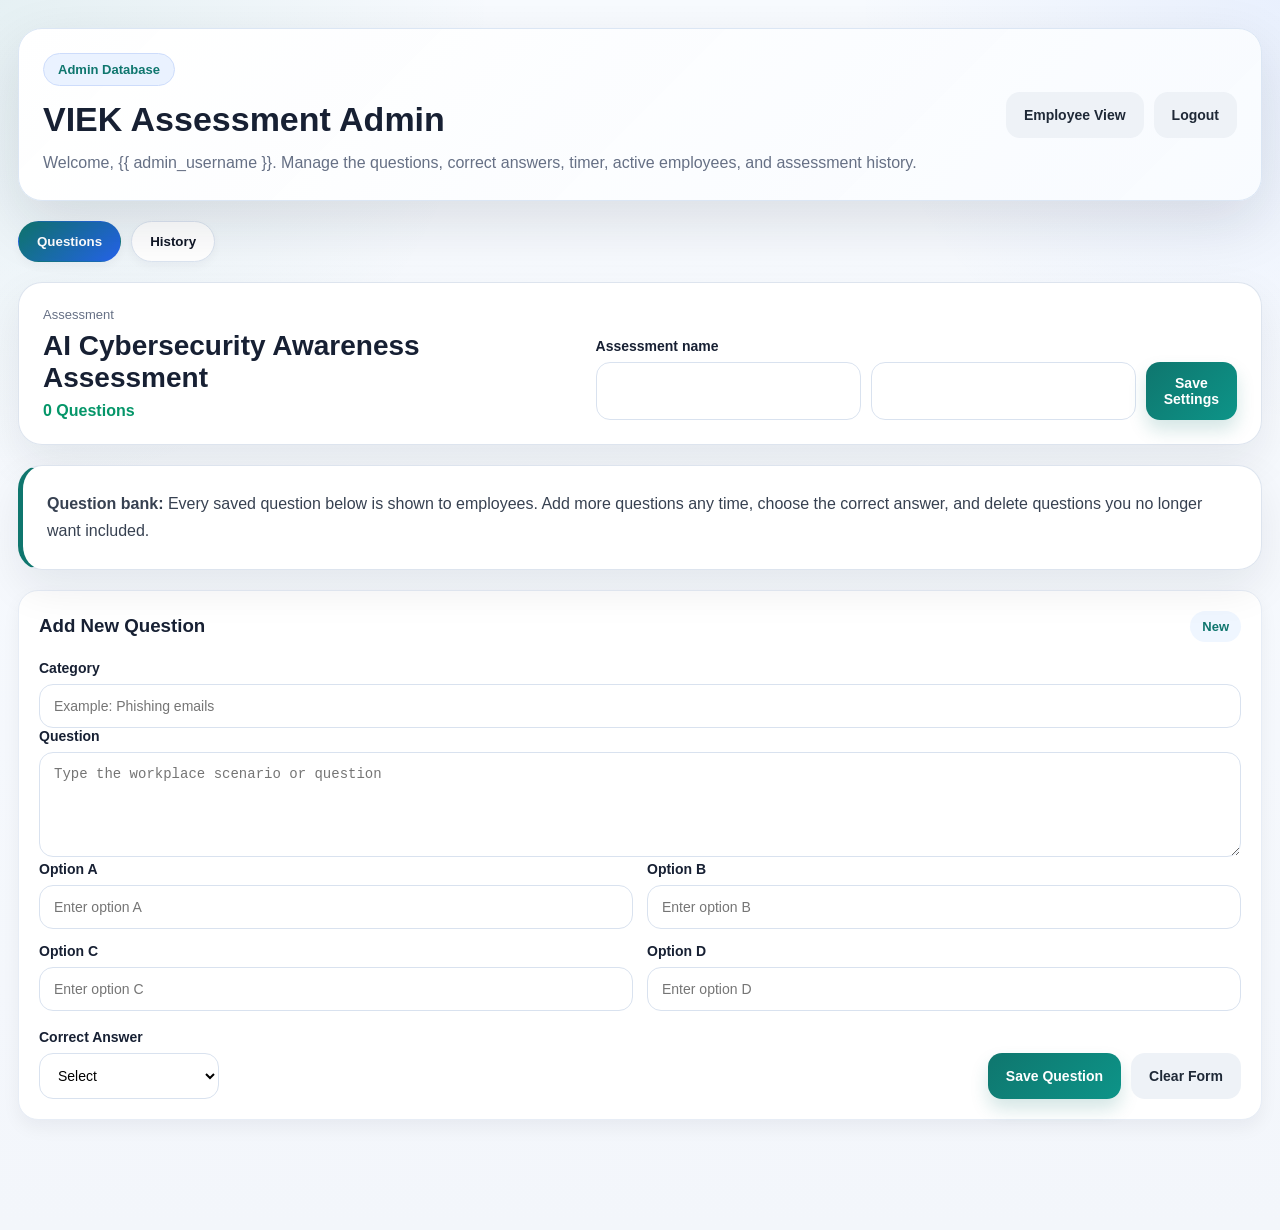
==== commit 8e5ac22c: "edited to viektech use" ====
--- a/templates/admin.html
+++ b/templates/admin.html
@@ -3,122 +3,195 @@
   <head>
     <meta charset="UTF-8" />
     <meta name="viewport" content="width=device-width, initial-scale=1.0" />
-    <title>Admin Dashboard</title>
+    <title>VIEK Assessment Admin</title>
     <link rel="stylesheet" href="/static/style.css" />
   </head>
   <body class="admin-body">
-    <div class="admin-page">
-      <div class="admin-header-card admin-header-pro">
+    <main class="admin-page">
+      <section class="admin-header-card admin-header-pro">
         <div class="admin-header-top-row">
           <div>
-            <div class="brand-badge">Admin Dashboard</div>
-            <h1>Mock Exam Admin Dashboard</h1>
+            <div class="brand-badge">Admin Database</div>
+            <h1>VIEK Assessment Admin</h1>
             <p>
-              Welcome, {{ admin_username }}. Manage subjects, enter CBT
-              questions, monitor active students, view grades and scores, and
-              delete student records when necessary.
+              Welcome, {{ admin_username }}. Manage the questions, correct
+              answers, timer, active employees, and assessment history.
             </p>
           </div>
 
           <div class="admin-header-actions">
+            <a href="/" class="secondary-btn admin-logout-link">Employee View</a>
             <a href="/logout" class="secondary-btn admin-logout-link">Logout</a>
           </div>
         </div>
+      </section>
+
+      <div class="subject-tabs-row">
+        <button class="subject-tab active-subject-tab" id="questionsTab" onclick="showPanel('questions')">
+          Questions
+        </button>
+        <button class="subject-tab" id="historyTab" onclick="showPanel('history')">
+          History
+        </button>
       </div>
 
-      <div class="subject-tabs-row" id="subjectTabs"></div>
-
-      <div id="subjectManagementSection">
+      <section id="questionsPanel">
         <div class="subject-editor-card">
           <div class="subject-editor-left">
-            <span class="subject-label">Current Subject</span>
-            <h2 id="currentSubjectTitle">Subject 1</h2>
-            <p id="currentSubjectQuestionInfo" class="subject-question-info">
-              40 Questions
-            </p>
+            <span class="subject-label">Assessment</span>
+            <h2 id="assessmentTitle">AI Cybersecurity Awareness Assessment</h2>
+            <p id="questionCountText" class="subject-question-info">0 Questions</p>
           </div>
 
           <div class="subject-editor-right">
-            <label for="subjectNameInput">Edit subject name</label>
+            <label for="assessmentNameInput">Assessment name</label>
             <div class="subject-name-edit-wrap">
+              <input id="assessmentNameInput" type="text" />
               <input
-                type="text"
-                id="subjectNameInput"
-                placeholder="Enter subject name"
+                id="timerMinutesInput"
+                type="number"
+                min="1"
+                max="240"
+                title="Timer in minutes"
               />
-              <button class="primary-btn" onclick="saveSubjectName()">
-                Save Subject Name
-              </button>
+              <button class="primary-btn" onclick="saveSettings()">Save Settings</button>
             </div>
           </div>
         </div>
 
         <div class="admin-instruction-card">
-          <strong>Note:</strong> Use the subject tabs to switch between papers.
-          Save each question into its slot. Existing questions in a slot will be
-          updated when saved again.
+          <strong>Question bank:</strong> Every saved question below is shown to
+          employees. Add more questions any time, choose the correct answer, and
+          delete questions you no longer want included.
+        </div>
+
+        <div class="question-admin-card">
+          <div class="question-admin-top">
+            <h3 id="formTitle">Add New Question</h3>
+            <span class="slot-badge" id="editingBadge">New</span>
+          </div>
+
+          <input type="hidden" id="questionIdInput" />
+
+          <div class="form-group">
+            <label for="categoryInput">Category</label>
+            <input
+              id="categoryInput"
+              type="text"
+              placeholder="Example: Phishing emails"
+            />
+          </div>
+
+          <div class="form-group">
+            <label for="questionInput">Question</label>
+            <textarea
+              id="questionInput"
+              rows="3"
+              placeholder="Type the workplace scenario or question"
+            ></textarea>
+          </div>
+
+          <div class="options-grid">
+            <div class="form-group">
+              <label for="optionAInput">Option A</label>
+              <input id="optionAInput" type="text" placeholder="Enter option A" />
+            </div>
+
+            <div class="form-group">
+              <label for="optionBInput">Option B</label>
+              <input id="optionBInput" type="text" placeholder="Enter option B" />
+            </div>
+
+            <div class="form-group">
+              <label for="optionCInput">Option C</label>
+              <input id="optionCInput" type="text" placeholder="Enter option C" />
+            </div>
+
+            <div class="form-group">
+              <label for="optionDInput">Option D</label>
+              <input id="optionDInput" type="text" placeholder="Enter option D" />
+            </div>
+          </div>
+
+          <div class="question-admin-bottom">
+            <div class="form-group answer-group">
+              <label for="answerInput">Correct Answer</label>
+              <select id="answerInput">
+                <option value="">Select</option>
+                <option value="A">A</option>
+                <option value="B">B</option>
+                <option value="C">C</option>
+                <option value="D">D</option>
+              </select>
+            </div>
+
+            <div class="question-actions">
+              <button class="primary-btn" onclick="saveQuestion()">Save Question</button>
+              <button class="secondary-btn" onclick="resetQuestionForm()">Clear Form</button>
+            </div>
+          </div>
         </div>
 
         <div id="questionsContainer" class="questions-grid"></div>
-      </div>
-
-      <div id="studentInfoSection" class="student-results-card hidden">
+      </section>
+
+      <section id="historyPanel" class="student-results-card hidden">
         <div class="student-results-top">
           <div>
-            <h2>Student Information</h2>
+            <h2>Assessment History</h2>
             <p class="table-note">
-              View latest scores, grades, attempts, active students, and delete
-              any student record if required.
+              View every submitted attempt, score, risk level, weak areas, and
+              active employees who started but have not submitted yet.
             </p>
           </div>
-          <button class="secondary-btn" onclick="loadStudentReport()">
-            Refresh Student Info
-          </button>
+          <button class="secondary-btn" onclick="loadAdminData()">Refresh</button>
         </div>
 
         <div class="active-students-card">
           <div class="active-students-top">
-            <h3>Active Students</h3>
-            <button class="secondary-btn" onclick="loadActiveStudents()">
-              Refresh Active Students
-            </button>
-          </div>
-          <div id="activeStudentsList" class="active-students-list"></div>
+            <h3>Active Employees</h3>
+          </div>
+          <div id="activeEmployeesList" class="active-students-list"></div>
         </div>
 
         <div class="table-wrap">
-          <table class="results-table">
-            <thead id="studentReportHead"></thead>
-            <tbody id="studentReportBody"></tbody>
+          <table class="results-table admin-history-table">
+            <thead>
+              <tr>
+                <th>Employee</th>
+                <th>Company</th>
+                <th>Attempt</th>
+                <th>Score</th>
+                <th>Percentage</th>
+                <th>Risk</th>
+                <th>Weak Areas</th>
+                <th>Date</th>
+                <th>Action</th>
+              </tr>
+            </thead>
+            <tbody id="historyBody"></tbody>
           </table>
         </div>
-
-        <div class="attempt-history-wrap">
-          <h3 class="attempt-history-title">Attempt History</h3>
-          <div class="table-wrap">
-            <table class="results-table">
-              <thead>
-                <tr>
-                  <th>Student Name</th>
-                  <th>Subject</th>
-                  <th>Attempt</th>
-                  <th>Score</th>
-                  <th>Grade</th>
-                  <th>Date</th>
-                </tr>
-              </thead>
-              <tbody id="attemptHistoryBody"></tbody>
-            </table>
-          </div>
-        </div>
-      </div>
-    </div>
+      </section>
+    </main>
 
     <script>
-      let currentSubjectId = 1;
-      let subjects = [];
-      let currentView = "subject";
-      let autoRefreshInterval = null;
+      let adminQuestions = [];
+      let adminResults = [];
+      let activeEmployees = [];
+
+      function getEl(id) {
+        return document.getElementById(id);
+      }
+
+      function escapeHtml(value) {
+        return String(value ?? "")
+          .replaceAll("&", "&amp;")
+          .replaceAll("<", "&lt;")
+          .replaceAll(">", "&gt;")
+          .replaceAll('"', "&quot;")
+          .replaceAll("'", "&#039;");
+      }
 
       async function fetchJSON(url, options = {}) {
         const response = await fetch(url, options);
@@ -130,242 +203,152 @@
           data = null;
         }
 
-        return {
-          ok: response.ok,
-          status: response.status,
-          data,
-        };
-      }
-
-      async function loadSubjects() {
-        const res = await fetchJSON("/get_subjects");
+        return { ok: response.ok, status: response.status, data };
+      }
+
+      function showPanel(panel) {
+        const isHistory = panel === "history";
+
+        getEl("questionsPanel").classList.toggle("hidden", isHistory);
+        getEl("historyPanel").classList.toggle("hidden", !isHistory);
+        getEl("questionsTab").classList.toggle("active-subject-tab", !isHistory);
+        getEl("historyTab").classList.toggle("active-subject-tab", isHistory);
+
+        if (isHistory) {
+          loadAdminData();
+        }
+      }
+
+      async function loadAdminData() {
+        const res = await fetchJSON("/admin_data");
+
         if (!res.ok) {
-          alert("Unable to load subjects.");
+          alert((res.data && res.data.message) || "Unable to load admin data.");
           return;
         }
 
-        subjects = Array.isArray(res.data) ? res.data : [];
-        renderTabs();
-        setCurrentSubject(currentSubjectId);
-      }
-
-      function renderTabs() {
-        const tabs = document.getElementById("subjectTabs");
-        tabs.innerHTML = "";
-
-        subjects.forEach((subject) => {
-          const activeClass =
-            currentView === "subject" && subject.id === currentSubjectId
-              ? "active-subject-tab"
-              : "";
-
-          tabs.innerHTML += `
-            <button
-              class="subject-tab ${activeClass}"
-              onclick="setCurrentSubject(${subject.id})"
-            >
-              ${subject.name} (${subject.total_questions})
-            </button>
-          `;
-        });
-
-        const infoActiveClass =
-          currentView === "info" ? "active-subject-tab" : "";
-
-        tabs.innerHTML += `
-          <button
-            class="subject-tab ${infoActiveClass}"
-            onclick="showStudentInfo()"
-          >
-            Student Info
-          </button>
-        `;
-      }
-
-      function setCurrentSubject(subjectId) {
-        stopAutoRefresh();
-
-        currentView = "subject";
-        currentSubjectId = subjectId;
-
-        document
-          .getElementById("subjectManagementSection")
-          .classList.remove("hidden");
-        document.getElementById("studentInfoSection").classList.add("hidden");
-
-        const subject = subjects.find((s) => s.id === subjectId);
-
-        document.getElementById("currentSubjectTitle").innerText = subject
-          ? subject.name
-          : `Subject ${subjectId}`;
-        document.getElementById("currentSubjectQuestionInfo").innerText =
-          subject ? `${subject.total_questions} Questions` : "";
-        document.getElementById("subjectNameInput").value = subject
-          ? subject.name
-          : "";
-
-        renderTabs();
-        renderQuestionSlots();
-        loadSavedQuestions();
-      }
-
-      function showStudentInfo() {
-        currentView = "info";
-        renderTabs();
-        document
-          .getElementById("subjectManagementSection")
-          .classList.add("hidden");
-        document
-          .getElementById("studentInfoSection")
-          .classList.remove("hidden");
-
-        loadStudentReport();
-        loadActiveStudents();
-        startAutoRefresh();
-      }
-
-      function startAutoRefresh() {
-        stopAutoRefresh();
-        autoRefreshInterval = setInterval(() => {
-          if (currentView === "info") {
-            loadStudentReport(false);
-            loadActiveStudents(false);
-          }
-        }, 5000);
-      }
-
-      function stopAutoRefresh() {
-        if (autoRefreshInterval) {
-          clearInterval(autoRefreshInterval);
-          autoRefreshInterval = null;
-        }
-      }
-
-      async function saveSubjectName() {
-        const name = document.getElementById("subjectNameInput").value.trim();
-
-        if (!name) {
-          alert("Please enter a subject name.");
-          return;
-        }
-
-        const res = await fetchJSON("/update_subject_name", {
+        adminQuestions = Array.isArray(res.data.questions) ? res.data.questions : [];
+        adminResults = Array.isArray(res.data.results) ? res.data.results : [];
+        activeEmployees = Array.isArray(res.data.active_employees)
+          ? res.data.active_employees
+          : [];
+
+        const settings = res.data.settings || {};
+        getEl("assessmentTitle").innerText =
+          settings.assessment_name || "AI Cybersecurity Awareness Assessment";
+        getEl("assessmentNameInput").value =
+          settings.assessment_name || "AI Cybersecurity Awareness Assessment";
+        getEl("timerMinutesInput").value = Number(settings.timer_minutes || 20);
+        getEl("questionCountText").innerText = `${adminQuestions.length} Questions`;
+
+        renderQuestions();
+        renderHistory();
+        renderActiveEmployees();
+      }
+
+      async function saveSettings() {
+        const assessmentName = getEl("assessmentNameInput").value.trim();
+        const timerMinutes = Number(getEl("timerMinutesInput").value || 20);
+
+        const res = await fetchJSON("/update_settings", {
           method: "POST",
           headers: { "Content-Type": "application/json" },
           body: JSON.stringify({
-            subject_id: currentSubjectId,
-            name: name,
+            assessment_name: assessmentName,
+            timer_minutes: timerMinutes,
           }),
         });
 
-        if (!res.ok) {
-          alert(
-            (res.data && res.data.message) || "Unable to save subject name.",
-          );
+        alert((res.data && res.data.message) || "Settings saved.");
+
+        if (res.ok) {
+          loadAdminData();
+        }
+      }
+
+      function renderQuestions() {
+        const container = getEl("questionsContainer");
+        container.innerHTML = "";
+
+        if (!adminQuestions.length) {
+          container.innerHTML = `
+            <div class="empty-subject-state">
+              No questions have been saved yet.
+            </div>
+          `;
           return;
         }
 
-        alert(res.data.message);
-        await loadSubjects();
-      }
-
-      function renderQuestionSlots() {
-        const container = document.getElementById("questionsContainer");
-        container.innerHTML = "";
-
-        const subject = subjects.find((s) => s.id === currentSubjectId);
-        const totalQuestions = subject ? subject.total_questions : 40;
-
-        for (let i = 1; i <= totalQuestions; i++) {
+        adminQuestions.forEach((item) => {
           container.innerHTML += `
             <div class="question-admin-card">
               <div class="question-admin-top">
-                <h3>Question ${i}</h3>
-                <span class="slot-badge">Slot ${i}</span>
+                <div>
+                  <h3>Question ${Number(item.slot_number || 0)}</h3>
+                  <p class="mini-meta">${escapeHtml(item.category || "")}</p>
+                </div>
+                <span class="slot-badge">Answer ${escapeHtml(item.answer || "")}</span>
               </div>
 
-              <div class="form-group">
-                <label for="question_${i}">Question</label>
-                <textarea id="question_${i}" rows="3" placeholder="Type your question here"></textarea>
+              <p class="admin-question-text">${escapeHtml(item.question || "")}</p>
+
+              <div class="admin-options-list">
+                <div>A. ${escapeHtml(item.option_a || "")}</div>
+                <div>B. ${escapeHtml(item.option_b || "")}</div>
+                <div>C. ${escapeHtml(item.option_c || "")}</div>
+                <div>D. ${escapeHtml(item.option_d || "")}</div>
               </div>
 
-              <div class="options-grid">
-                <div class="form-group">
-                  <label for="a_${i}">Option A</label>
-                  <input type="text" id="a_${i}" placeholder="Enter option A" />
-                </div>
-
-                <div class="form-group">
-                  <label for="b_${i}">Option B</label>
-                  <input type="text" id="b_${i}" placeholder="Enter option B" />
-                </div>
-
-                <div class="form-group">
-                  <label for="c_${i}">Option C</label>
-                  <input type="text" id="c_${i}" placeholder="Enter option C" />
-                </div>
-
-                <div class="form-group">
-                  <label for="d_${i}">Option D</label>
-                  <input type="text" id="d_${i}" placeholder="Enter option D" />
-                </div>
+              <div class="question-actions admin-card-actions">
+                <button class="secondary-btn" onclick="editQuestion(${Number(item.id)})">Edit</button>
+                <button class="danger-btn" onclick="deleteQuestion(${Number(item.id)})">Delete</button>
               </div>
-
-              <div class="question-admin-bottom">
-                <div class="form-group answer-group">
-                  <label for="answer_${i}">Correct Answer</label>
-                  <select id="answer_${i}">
-                    <option value="">Select</option>
-                    <option value="A">A</option>
-                    <option value="B">B</option>
-                    <option value="C">C</option>
-                    <option value="D">D</option>
-                  </select>
-                </div>
-
-                <div class="question-actions">
-                  <button class="primary-btn" onclick="saveQuestion(${i})">Save</button>
-                  <button class="danger-btn" onclick="clearQuestion(${i})">Clear</button>
-                </div>
-              </div>
             </div>
           `;
-        }
-      }
-
-      async function loadSavedQuestions() {
-        const res = await fetchJSON(
-          `/get_questions_by_subject/${currentSubjectId}`,
-        );
-        if (!res.ok) return;
-
-        const questions = Array.isArray(res.data) ? res.data : [];
-
-        questions.forEach((q) => {
-          if (document.getElementById(`question_${q.slot_number}`)) {
-            document.getElementById(`question_${q.slot_number}`).value =
-              q.question;
-            document.getElementById(`a_${q.slot_number}`).value = q.option_a;
-            document.getElementById(`b_${q.slot_number}`).value = q.option_b;
-            document.getElementById(`c_${q.slot_number}`).value = q.option_c;
-            document.getElementById(`d_${q.slot_number}`).value = q.option_d;
-            document.getElementById(`answer_${q.slot_number}`).value = q.answer;
-          }
-        });
-      }
-
-      async function saveQuestion(slotNumber) {
+        });
+      }
+
+      function editQuestion(id) {
+        const item = adminQuestions.find((question) => Number(question.id) === Number(id));
+        if (!item) return;
+
+        getEl("questionIdInput").value = item.id;
+        getEl("categoryInput").value = item.category || "";
+        getEl("questionInput").value = item.question || "";
+        getEl("optionAInput").value = item.option_a || "";
+        getEl("optionBInput").value = item.option_b || "";
+        getEl("optionCInput").value = item.option_c || "";
+        getEl("optionDInput").value = item.option_d || "";
+        getEl("answerInput").value = item.answer || "";
+        getEl("formTitle").innerText = `Edit Question ${Number(item.slot_number || 0)}`;
+        getEl("editingBadge").innerText = "Editing";
+
+        window.scrollTo({ top: getEl("formTitle").offsetTop - 30, behavior: "smooth" });
+      }
+
+      function resetQuestionForm() {
+        getEl("questionIdInput").value = "";
+        getEl("categoryInput").value = "";
+        getEl("questionInput").value = "";
+        getEl("optionAInput").value = "";
+        getEl("optionBInput").value = "";
+        getEl("optionCInput").value = "";
+        getEl("optionDInput").value = "";
+        getEl("answerInput").value = "";
+        getEl("formTitle").innerText = "Add New Question";
+        getEl("editingBadge").innerText = "New";
+      }
+
+      async function saveQuestion() {
         const payload = {
-          subject_id: currentSubjectId,
-          slot_number: slotNumber,
-          question: document
-            .getElementById(`question_${slotNumber}`)
-            .value.trim(),
-          option_a: document.getElementById(`a_${slotNumber}`).value.trim(),
-          option_b: document.getElementById(`b_${slotNumber}`).value.trim(),
-          option_c: document.getElementById(`c_${slotNumber}`).value.trim(),
-          option_d: document.getElementById(`d_${slotNumber}`).value.trim(),
-          answer: document.getElementById(`answer_${slotNumber}`).value,
+          id: getEl("questionIdInput").value || null,
+          category: getEl("categoryInput").value.trim(),
+          question: getEl("questionInput").value.trim(),
+          option_a: getEl("optionAInput").value.trim(),
+          option_b: getEl("optionBInput").value.trim(),
+          option_c: getEl("optionCInput").value.trim(),
+          option_d: getEl("optionDInput").value.trim(),
+          answer: getEl("answerInput").value,
         };
 
         const res = await fetchJSON("/save_question", {
@@ -375,179 +358,114 @@
         });
 
         alert((res.data && res.data.message) || "Done.");
-      }
-
-      async function clearQuestion(slotNumber) {
-        const res = await fetchJSON("/clear_question", {
+
+        if (res.ok) {
+          resetQuestionForm();
+          loadAdminData();
+        }
+      }
+
+      async function deleteQuestion(id) {
+        if (!confirm("Delete this question from the employee assessment?")) return;
+
+        const res = await fetchJSON("/delete_question", {
           method: "POST",
           headers: { "Content-Type": "application/json" },
-          body: JSON.stringify({
-            subject_id: currentSubjectId,
-            slot_number: slotNumber,
-          }),
-        });
-
-        if (document.getElementById(`question_${slotNumber}`)) {
-          document.getElementById(`question_${slotNumber}`).value = "";
-          document.getElementById(`a_${slotNumber}`).value = "";
-          document.getElementById(`b_${slotNumber}`).value = "";
-          document.getElementById(`c_${slotNumber}`).value = "";
-          document.getElementById(`d_${slotNumber}`).value = "";
-          document.getElementById(`answer_${slotNumber}`).value = "";
-        }
-
-        alert((res.data && res.data.message) || "Cleared.");
-      }
-
-      async function loadActiveStudents(showAlertOnError = true) {
-        const res = await fetchJSON("/get_active_students");
-        const list = document.getElementById("activeStudentsList");
+          body: JSON.stringify({ id }),
+        });
+
+        alert((res.data && res.data.message) || "Done.");
+
+        if (res.ok) {
+          resetQuestionForm();
+          loadAdminData();
+        }
+      }
+
+      function renderActiveEmployees() {
+        const list = getEl("activeEmployeesList");
         list.innerHTML = "";
 
-        if (!res.ok) {
-          if (showAlertOnError) {
-            alert(
-              (res.data && res.data.message) ||
-                "Unable to load active students.",
-            );
-          }
-          list.innerHTML = `<div class="mini-empty-state">Unable to load active students.</div>`;
+        if (!activeEmployees.length) {
+          list.innerHTML = `<div class="mini-empty-state">No active employees right now.</div>`;
           return;
         }
 
-        const data = Array.isArray(res.data) ? res.data : [];
-
-        if (!data.length) {
-          list.innerHTML = `<div class="mini-empty-state">No active students right now.</div>`;
-          return;
-        }
-
-        data.forEach((student) => {
+        activeEmployees.forEach((item) => {
           list.innerHTML += `
             <div class="active-student-item">
-              <div class="active-student-name">${student.name}</div>
-              <div class="active-student-time">Started: ${student.started_at}</div>
-              <div class="active-student-time">Status: ${student.status || "Active"}</div>
-              <div class="active-student-time">Attempts: ${student.total_attempts || 0}</div>
+              <div class="active-student-name">${escapeHtml(item.name || "")}</div>
+              <div class="active-student-time">Company: ${escapeHtml(item.company_name || "")}</div>
+              <div class="active-student-time">Started: ${escapeHtml(item.started_at || "")}</div>
+              <div class="active-student-time">Status: ${escapeHtml(item.status || "Active")}</div>
             </div>
           `;
         });
       }
 
-      async function loadStudentReport(showAlertOnError = true) {
-        const res = await fetchJSON("/get_student_report");
-        if (!res.ok) {
-          if (showAlertOnError) {
-            alert(
-              (res.data && res.data.message) ||
-                "Unable to load student report.",
-            );
-          }
-          return;
-        }
-
-        const data = res.data || {};
-        const head = document.getElementById("studentReportHead");
-        const body = document.getElementById("studentReportBody");
-        const attemptBody = document.getElementById("attemptHistoryBody");
-
-        head.innerHTML = "";
+      function parseWeakAreas(value) {
+        try {
+          const parsed = JSON.parse(value || "[]");
+          return Array.isArray(parsed) ? parsed : [];
+        } catch (error) {
+          return [];
+        }
+      }
+
+      function renderHistory() {
+        const body = getEl("historyBody");
         body.innerHTML = "";
-        attemptBody.innerHTML = "";
-
-        let headerHtml = `<tr><th>Student Name</th>`;
-
-        (data.subjects || []).forEach((subject) => {
-          headerHtml += `<th>${subject.name}</th>`;
-        });
-
-        headerHtml += `<th>Grand Total</th><th>Grand Grade</th><th>Attempt Records</th><th>Action</th></tr>`;
-        head.innerHTML = headerHtml;
-
-        if (!data.students || data.students.length === 0) {
+
+        if (!adminResults.length) {
           body.innerHTML = `
             <tr>
-              <td colspan="${(data.subjects || []).length + 5}" class="empty-state-cell">
-                No student information yet.
-              </td>
+              <td colspan="9" class="empty-state-cell">No assessment history yet.</td>
             </tr>
           `;
-        } else {
-          data.students.forEach((student) => {
-            let rowHtml = `<tr><td>${student.student_name}</td>`;
-
-            (data.subjects || []).forEach((subject) => {
-              const item = student.subjects[String(subject.id)];
-              rowHtml += `
-                <td>
-                  ${item.score} / ${item.total}
-                  <div class="mini-meta">
-                    Grade: ${item.grade}<br>
-                    Latest Attempt: ${item.latest_attempt || 0}<br>
-                    Total Attempts: ${item.attempt_count || 0}
-                  </div>
-                </td>
-              `;
-            });
-
-            rowHtml += `
-              <td>${student.grand_score} / ${student.grand_total}</td>
-              <td>${student.grand_grade}</td>
-              <td>${student.total_attempt_records}</td>
+          return;
+        }
+
+        adminResults.forEach((item) => {
+          const weakAreas = parseWeakAreas(item.weak_areas);
+          const weakAreaText = weakAreas.length ? weakAreas.join(", ") : "None";
+
+          body.innerHTML += `
+            <tr>
+              <td>${escapeHtml(item.employee_name || "")}</td>
+              <td>${escapeHtml(item.company_name || "")}</td>
+              <td>${Number(item.attempt_number || 0)}</td>
+              <td>${Number(item.score || 0)} / ${Number(item.total || 0)}</td>
+              <td>${Number(item.percentage || 0)}%</td>
+              <td>${escapeHtml(item.risk_level || "-")}</td>
+              <td>${escapeHtml(weakAreaText)}</td>
+              <td>${escapeHtml(item.created_at || "")}</td>
               <td>
-                <button class="danger-btn table-delete-btn" onclick="deleteStudent('${student.student_name.replace(/'/g, "\\'")}')">
+                <button class="danger-btn table-delete-btn" onclick="deleteResult(${Number(item.id)})">
                   Delete
                 </button>
               </td>
             </tr>
-            `;
-
-            body.innerHTML += rowHtml;
-          });
-        }
-
-        if (!data.attempts || data.attempts.length === 0) {
-          attemptBody.innerHTML = `
-            <tr>
-              <td colspan="6" class="empty-state-cell">No attempt history yet.</td>
-            </tr>
           `;
-        } else {
-          data.attempts.forEach((item) => {
-            attemptBody.innerHTML += `
-              <tr>
-                <td>${item.student_name}</td>
-                <td>${item.subject_name}</td>
-                <td>${item.attempt_number}</td>
-                <td>${item.score} / ${item.total}</td>
-                <td>${item.grade}</td>
-                <td>${item.created_at}</td>
-              </tr>
-            `;
-          });
-        }
-      }
-
-      async function deleteStudent(studentName) {
-        const confirmed = confirm(
-          `Are you sure you want to delete ${studentName} and all their results?`,
-        );
-        if (!confirmed) return;
-
-        const res = await fetchJSON("/delete_student", {
+        });
+      }
+
+      async function deleteResult(id) {
+        if (!confirm("Delete this submitted result?")) return;
+
+        const res = await fetchJSON("/delete_result", {
           method: "POST",
           headers: { "Content-Type": "application/json" },
-          body: JSON.stringify({
-            student_name: studentName,
-          }),
+          body: JSON.stringify({ id }),
         });
 
         alert((res.data && res.data.message) || "Done.");
-        loadStudentReport(false);
-        loadActiveStudents(false);
-      }
-
-      loadSubjects();
+
+        if (res.ok) {
+          loadAdminData();
+        }
+      }
+
+      loadAdminData();
     </script>
   </body>
 </html>
--- a/static/style.css
+++ b/static/style.css
@@ -10,8 +10,8 @@
   --muted: #667085;
   --line: #d9e2ef;
   --line-strong: #c8d4e4;
-  --primary: #1d4ed8;
-  --primary-dark: #143caa;
+  --primary: #0f766e;
+  --primary-dark: #115e59;
   --primary-soft: #edf4ff;
   --success: #059669;
   --success-soft: #ecfdf3;
@@ -37,12 +37,12 @@
   background:
     radial-gradient(
       circle at top left,
-      rgba(29, 78, 216, 0.08),
+      rgba(15, 118, 110, 0.08),
       transparent 28%
     ),
     radial-gradient(
       circle at top right,
-      rgba(5, 150, 105, 0.08),
+      rgba(37, 99, 235, 0.07),
       transparent 24%
     ),
     linear-gradient(180deg, #f8fbff 0%, #f3f6fb 100%);
@@ -159,9 +159,9 @@
 }
 
 .primary-btn {
-  background: linear-gradient(135deg, var(--primary), #2563eb);
+  background: linear-gradient(135deg, var(--primary), #0d9488);
   color: #ffffff;
-  box-shadow: 0 10px 18px rgba(37, 99, 235, 0.18);
+  box-shadow: 0 10px 18px rgba(15, 118, 110, 0.18);
 }
 
 .primary-btn:hover {
@@ -483,6 +483,37 @@
   gap: 10px;
 }
 
+.admin-question-text {
+  margin: 0 0 14px;
+  color: #111827;
+  font-size: 16px;
+  line-height: 1.65;
+  font-weight: 700;
+}
+
+.admin-options-list {
+  display: grid;
+  grid-template-columns: repeat(2, minmax(0, 1fr));
+  gap: 10px;
+  color: #334155;
+  line-height: 1.5;
+}
+
+.admin-options-list div {
+  border: 1px solid #e5ebf3;
+  border-radius: 8px;
+  padding: 10px 12px;
+  background: #f8fafc;
+}
+
+.admin-card-actions {
+  margin-top: 16px;
+}
+
+.admin-history-table {
+  min-width: 1050px;
+}
+
 /* STUDENT */
 .student-header-card {
   display: flex;
@@ -517,7 +548,7 @@
   margin: 0;
   color: var(--danger);
   font-size: 36px;
-  letter-spacing: 1px;
+  letter-spacing: 0;
 }
 
 .timer-box small {
@@ -549,6 +580,10 @@
   grid-template-columns: 1fr auto;
   gap: 12px;
   align-items: end;
+}
+
+.employee-start-grid {
+  grid-template-columns: minmax(0, 1fr) minmax(0, 1fr) auto;
 }
 
 .name-save-btn {
@@ -859,6 +894,22 @@
   font-size: 13px;
 }
 
+.progress-track {
+  height: 10px;
+  border-radius: 999px;
+  background: #e5edf6;
+  overflow: hidden;
+  margin-top: 10px;
+}
+
+.progress-fill {
+  width: 0%;
+  height: 100%;
+  border-radius: inherit;
+  background: linear-gradient(135deg, var(--primary), #2563eb);
+  transition: width 0.2s ease;
+}
+
 .mini-empty-state,
 .mini-meta,
 .table-note {
@@ -1029,6 +1080,122 @@
   text-align: left;
 }
 
+.result-metrics {
+  display: grid;
+  grid-template-columns: repeat(3, minmax(0, 1fr));
+  gap: 14px;
+  margin: 24px 0;
+  text-align: left;
+}
+
+.result-metrics > div {
+  border: 1px solid #e4ebf4;
+  border-radius: 8px;
+  padding: 16px;
+  background: #ffffff;
+}
+
+.result-metrics span {
+  display: block;
+  color: var(--muted);
+  font-size: 13px;
+  font-weight: 700;
+  margin-bottom: 8px;
+}
+
+.result-metrics strong {
+  display: block;
+  font-size: 26px;
+  color: #111827;
+}
+
+.risk-low strong {
+  color: var(--success);
+}
+
+.risk-medium strong {
+  color: #b45309;
+}
+
+.risk-high strong {
+  color: var(--danger);
+}
+
+.weak-area-panel,
+.breakdown-panel {
+  margin-top: 22px;
+  text-align: left;
+}
+
+.weak-area-panel {
+  border: 1px solid #e4ebf4;
+  border-radius: 8px;
+  padding: 18px;
+  background: #f8fafc;
+}
+
+.weak-area-panel h2,
+.breakdown-panel h2 {
+  margin: 0 0 14px;
+  font-size: 22px;
+}
+
+.weak-area-panel ul {
+  margin: 0;
+  padding-left: 20px;
+  color: #334155;
+  line-height: 1.8;
+}
+
+.breakdown-panel {
+  display: grid;
+  gap: 12px;
+}
+
+.breakdown-item {
+  border: 1px solid #e4ebf4;
+  border-left-width: 5px;
+  border-radius: 8px;
+  padding: 16px;
+  background: #ffffff;
+}
+
+.breakdown-correct {
+  border-left-color: var(--success);
+}
+
+.breakdown-incorrect {
+  border-left-color: var(--danger);
+}
+
+.breakdown-top {
+  display: flex;
+  justify-content: space-between;
+  gap: 12px;
+  align-items: center;
+  flex-wrap: wrap;
+}
+
+.breakdown-top span {
+  color: var(--muted);
+  font-size: 13px;
+  font-weight: 700;
+}
+
+.breakdown-item p {
+  margin: 10px 0 0;
+  line-height: 1.6;
+}
+
+.answer-line {
+  color: #334155;
+}
+
+.missed-answer {
+  color: #991b1b;
+  font-weight: 700;
+}
+
 /* RESPONSIVE */
 @media (max-width: 1050px) {
   .cbt-shell {
@@ -1047,9 +1214,15 @@
     grid-template-columns: 1fr;
   }
 
+  .admin-options-list {
+    grid-template-columns: 1fr;
+  }
+
   .subject-name-edit-wrap,
   .question-admin-bottom,
-  .name-save-grid {
+  .name-save-grid,
+  .employee-start-grid,
+  .result-metrics {
     display: grid;
     grid-template-columns: 1fr;
   }
